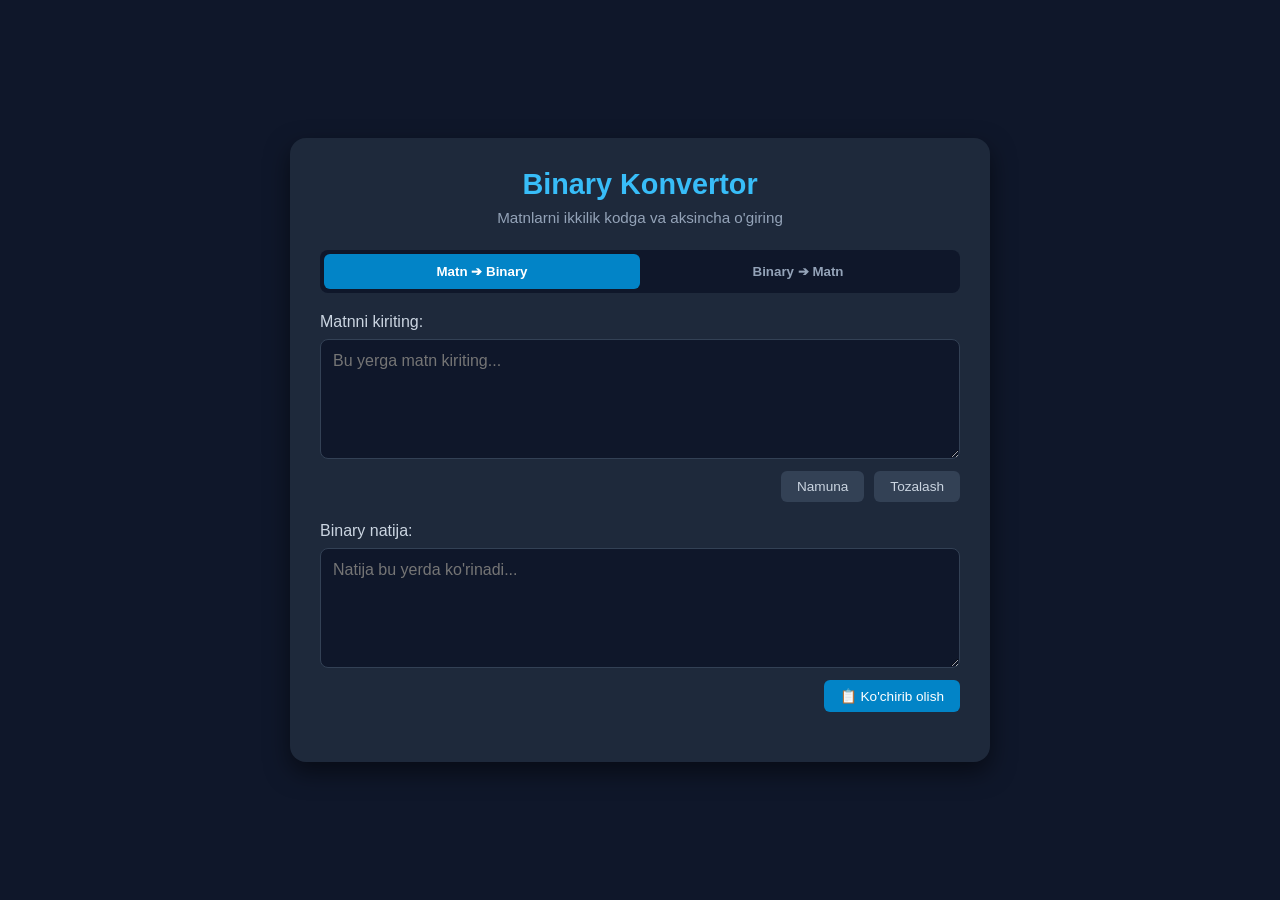
==== index.html @ faa68d8d "binary kodlash 1-sayt oddiy ko'rinishi" ====
<!doctype html>
<html lang="uz">
  <head>
    <meta charset="UTF-8" />
    <meta name="viewport" content="width=device-width, initial-scale=1.0" />
    <title>Binary Kodlash va Retranslyatsiya</title>
    <style>
      * {
        box-sizing: border-box;
        margin: 0;
        padding: 0;
        font-family: "Segoe UI", Tahoma, Geneva, Verdana, sans-serif;
      }

      body {
        background-color: #0f172a;
        color: #f8fafc;
        display: flex;
        justify-content: center;
        align-items: center;
        min-height: 100vh;
        padding: 20px;
      }

      .container {
        background-color: #1e293b;
        padding: 30px;
        border-radius: 16px;
        box-shadow: 0 10px 25px rgba(0, 0, 0, 0.5);
        width: 100%;
        max-width: 700px;
      }

      h1 {
        text-align: center;
        margin-bottom: 8px;
        color: #38bdf8;
        font-size: 1.8rem;
      }

      p.subtitle {
        text-align: center;
        color: #94a3b8;
        margin-bottom: 24px;
        font-size: 0.95rem;
      }

      .tabs {
        display: flex;
        margin-bottom: 20px;
        background-color: #0f172a;
        border-radius: 8px;
        padding: 4px;
      }

      .tab-btn {
        flex: 1;
        padding: 10px;
        border: none;
        background: none;
        color: #94a3b8;
        font-weight: 600;
        cursor: pointer;
        border-radius: 6px;
        transition: all 0.3s ease;
      }

      .tab-btn.active {
        background-color: #0284c7;
        color: #ffffff;
      }

      .input-group {
        margin-bottom: 20px;
      }

      label {
        display: block;
        margin-bottom: 8px;
        color: #cbd5e1;
        font-weight: 500;
      }

      textarea {
        width: 100%;
        height: 120px;
        background-color: #0f172a;
        border: 1px solid #334155;
        border-radius: 8px;
        padding: 12px;
        color: #f8fafc;
        font-size: 1rem;
        resize: vertical;
        outline: none;
        transition: border-color 0.3s;
      }

      textarea:focus {
        border-color: #38bdf8;
      }

      .actions {
        display: flex;
        gap: 10px;
        margin-top: 8px;
        justify-content: flex-end;
      }

      .btn {
        padding: 8px 16px;
        border: none;
        border-radius: 6px;
        cursor: pointer;
        font-weight: 500;
        transition: background 0.2s ease;
        display: flex;
        align-items: center;
        gap: 6px;
        font-size: 0.85rem;
      }

      .btn-primary {
        background-color: #0284c7;
        color: white;
      }

      .btn-primary:hover {
        background-color: #0369a1;
      }

      .btn-secondary {
        background-color: #334155;
        color: #cbd5e1;
      }

      .btn-secondary:hover {
        background-color: #475569;
      }

      .error-message {
        color: #ef4444;
        font-size: 0.85rem;
        margin-top: 6px;
        display: none;
      }

      .status-toast {
        position: fixed;
        bottom: 20px;
        right: 20px;
        background-color: #10b981;
        color: white;
        padding: 12px 20px;
        border-radius: 8px;
        font-size: 0.9rem;
        opacity: 0;
        transition: opacity 0.3s ease;
        pointer-events: none;
      }

      .status-toast.show {
        opacity: 1;
      }
    </style>
  </head>
  <body>
    <div class="container">
      <h1>Binary Konvertor</h1>
      <p class="subtitle">Matnlarni ikkilik kodga va aksincha o'giring</p>

      <!-- Tab menyular -->
      <div class="tabs">
        <button class="tab-btn active" onclick="switchMode('textToBinary')">
          Matn ➔ Binary
        </button>
        <button class="tab-btn" onclick="switchMode('binaryToText')">
          Binary ➔ Matn
        </button>
      </div>

      <!-- Kiritish sohasi -->
      <div class="input-group">
        <label id="inputLabel" for="inputText">Matnni kiriting:</label>
        <textarea
          id="inputText"
          placeholder="Bu yerga matn kiriting..."
          oninput="convert()"
        ></textarea>
        <div class="actions">
          <button class="btn btn-secondary" onclick="insertSample()">
            Namuna
          </button>
          <button class="btn btn-secondary" onclick="clearFields()">
            Tozalash
          </button>
        </div>
      </div>

      <!-- Natija sohasi -->
      <div class="input-group">
        <label id="outputLabel" for="outputText">Binary natija:</label>
        <textarea
          id="outputText"
          readonly
          placeholder="Natija bu yerda ko'rinadi..."
        ></textarea>
        <div id="errorMessage" class="error-message">
          Faqat 0, 1 va bo'shliqlardan foydalaning!
        </div>
        <div class="actions">
          <button class="btn btn-primary" onclick="copyOutput()">
            📋 Ko'chirib olish
          </button>
        </div>
      </div>
    </div>

    <div id="toast" class="status-toast">Nusxalandi!</div>

    <script>
      let currentMode = "textToBinary";

      function switchMode(mode) {
        currentMode = mode;
        const tabs = document.querySelectorAll(".tab-btn");
        tabs.forEach((tab) => tab.classList.remove("active"));

        const inputLabel = document.getElementById("inputLabel");
        const outputLabel = document.getElementById("outputLabel");
        const inputText = document.getElementById("inputText");
        const outputText = document.getElementById("outputText");

        if (mode === "textToBinary") {
          tabs[0].classList.add("active");
          inputLabel.innerText = "Matnni kiriting:";
          outputLabel.innerText = "Binary natija:";
          inputText.placeholder = "Bu yerga matn kiriting...";
        } else {
          tabs[1].classList.add("active");
          inputLabel.innerText = "Binary kodni kiriting:";
          outputLabel.innerText = "Matn natijasi:";
          inputText.placeholder =
            "Masalan: 01010011 01000001 01001100 01001111 01001101";
        }

        clearFields();
      }

      function convert() {
        const input = document.getElementById("inputText").value;
        const output = document.getElementById("outputText");
        const errorMsg = document.getElementById("errorMessage");

        errorMsg.style.display = "none";

        if (!input.trim()) {
          output.value = "";
          return;
        }

        if (currentMode === "textToBinary") {
          // Matnni Binary koda o'tkazish (UTF-8 qo'llab-quvvatlaydi)
          const binaryResult = Array.from(input)
            .map((char) => char.charCodeAt(0).toString(2).padStart(8, "0"))
            .join(" ");
          output.value = binaryResult;
        } else {
          // Binary kodni Matnga o'tkazish
          const cleanedInput = input.trim();
          const binaryArray = cleanedInput.split(/\s+/);
          let textResult = "";
          let isValid = true;

          for (let bin of binaryArray) {
            if (bin === "") continue;
            if (!/^[01]+$/.test(bin)) {
              isValid = false;
              break;
            }
            textResult += String.fromCharCode(parseInt(bin, 2));
          }

          if (isValid) {
            output.value = textResult;
          } else {
            errorMsg.style.display = "block";
            output.value = "";
          }
        }
      }

      function copyOutput() {
        const outputText = document.getElementById("outputText");
        if (!outputText.value) return;

        navigator.clipboard
          .writeText(outputText.value)
          .then(() => {
            showToast("Nusxalandi!");
          })
          .catch((err) => {
            console.error("Nusxalashda xatolik:", err);
          });
      }

      function clearFields() {
        document.getElementById("inputText").value = "";
        document.getElementById("outputText").value = "";
        document.getElementById("errorMessage").style.display = "none";
      }

      function insertSample() {
        const inputText = document.getElementById("inputText");
        if (currentMode === "textToBinary") {
          inputText.value = "Salom, Dunyo!";
        } else {
          inputText.value = "01010011 01000001 01001101 01001111 01001101";
        }
        convert();
      }

      function showToast(message) {
        const toast = document.getElementById("toast");
        toast.innerText = message;
        toast.classList.add("show");
        setTimeout(() => {
          toast.classList.remove("show");
        }, 2000);
      }
    </script>
  </body>
</html>
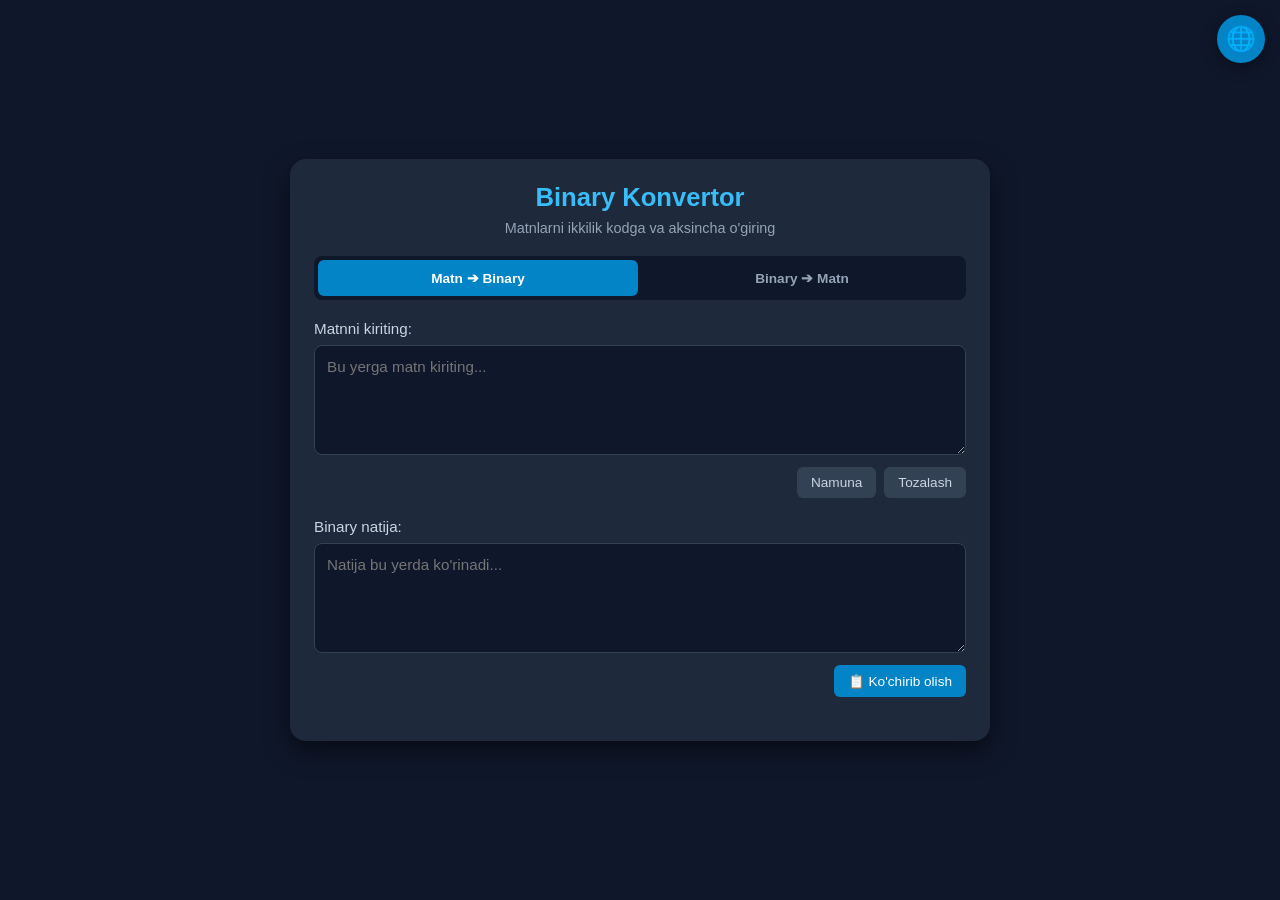
==== commit b440146a: "translate qo'shildi" ====
--- a/index.html
+++ b/index.html
@@ -12,6 +12,12 @@
         font-family: "Segoe UI", Tahoma, Geneva, Verdana, sans-serif;
       }
 
+      html,
+      body {
+        width: 100%;
+        overflow-x: hidden;
+      }
+
       body {
         background-color: #0f172a;
         color: #f8fafc;
@@ -19,12 +25,12 @@
         justify-content: center;
         align-items: center;
         min-height: 100vh;
-        padding: 20px;
+        padding: 15px;
       }
 
       .container {
         background-color: #1e293b;
-        padding: 30px;
+        padding: 24px;
         border-radius: 16px;
         box-shadow: 0 10px 25px rgba(0, 0, 0, 0.5);
         width: 100%;
@@ -35,14 +41,14 @@
         text-align: center;
         margin-bottom: 8px;
         color: #38bdf8;
-        font-size: 1.8rem;
+        font-size: 1.6rem;
       }
 
       p.subtitle {
         text-align: center;
         color: #94a3b8;
-        margin-bottom: 24px;
-        font-size: 0.95rem;
+        margin-bottom: 20px;
+        font-size: 0.9rem;
       }
 
       .tabs {
@@ -51,11 +57,12 @@
         background-color: #0f172a;
         border-radius: 8px;
         padding: 4px;
+        gap: 4px;
       }
 
       .tab-btn {
         flex: 1;
-        padding: 10px;
+        padding: 10px 6px;
         border: none;
         background: none;
         color: #94a3b8;
@@ -63,6 +70,7 @@
         cursor: pointer;
         border-radius: 6px;
         transition: all 0.3s ease;
+        font-size: 0.85rem;
       }
 
       .tab-btn.active {
@@ -79,17 +87,18 @@
         margin-bottom: 8px;
         color: #cbd5e1;
         font-weight: 500;
+        font-size: 0.95rem;
       }
 
       textarea {
         width: 100%;
-        height: 120px;
+        height: 110px;
         background-color: #0f172a;
         border: 1px solid #334155;
         border-radius: 8px;
         padding: 12px;
         color: #f8fafc;
-        font-size: 1rem;
+        font-size: 0.95rem;
         resize: vertical;
         outline: none;
         transition: border-color 0.3s;
@@ -101,13 +110,13 @@
 
       .actions {
         display: flex;
-        gap: 10px;
+        gap: 8px;
         margin-top: 8px;
         justify-content: flex-end;
       }
 
       .btn {
-        padding: 8px 16px;
+        padding: 8px 14px;
         border: none;
         border-radius: 6px;
         cursor: pointer;
@@ -156,19 +165,216 @@
         opacity: 0;
         transition: opacity 0.3s ease;
         pointer-events: none;
+        z-index: 10000;
       }
 
       .status-toast.show {
         opacity: 1;
+      }
+
+      /* Translator Floating Button */
+      .translate-btn {
+        position: fixed;
+        top: 15px;
+        right: 15px;
+        width: 48px;
+        height: 48px;
+        background: #0284c7;
+        border-radius: 50%;
+        display: flex;
+        align-items: center;
+        justify-content: center;
+        font-size: 24px;
+        cursor: pointer;
+        box-shadow: 0 4px 15px rgba(0, 0, 0, 0.4);
+        transition: 0.3s;
+        z-index: 999;
+      }
+
+      .translate-btn:hover {
+        transform: scale(1.08);
+        background: #0ea5e9;
+      }
+
+      /* Translator Modal Window */
+      .translator-modal {
+        position: fixed;
+        left: 0;
+        top: 0;
+        width: 100%;
+        height: 100%;
+        background: rgba(0, 0, 0, 0.7);
+        display: none;
+        justify-content: center;
+        align-items: center;
+        backdrop-filter: blur(6px);
+        z-index: 9999;
+        padding: 15px;
+      }
+
+      .translator-modal.active {
+        display: flex;
+      }
+
+      .translator-box {
+        width: 100%;
+        max-width: 500px;
+        background: #1e293b;
+        padding: 20px;
+        border-radius: 16px;
+        box-shadow: 0 10px 30px rgba(0, 0, 0, 0.5);
+        animation: popup 0.25s ease;
+      }
+
+      @keyframes popup {
+        from {
+          transform: scale(0.9);
+          opacity: 0;
+        }
+        to {
+          transform: scale(1);
+          opacity: 1;
+        }
+      }
+
+      .translator-header {
+        display: flex;
+        justify-content: space-between;
+        align-items: center;
+        margin-bottom: 15px;
+      }
+
+      .translator-header h2 {
+        color: #38bdf8;
+        font-size: 1.3rem;
+      }
+
+      .translator-header button {
+        background: none;
+        border: none;
+        font-size: 24px;
+        color: #94a3b8;
+        cursor: pointer;
+        line-height: 1;
+      }
+
+      .translator-select {
+        display: flex;
+        gap: 8px;
+        margin-bottom: 12px;
+        align-items: center;
+      }
+
+      .translator-select select {
+        flex: 1;
+        padding: 8px 10px;
+        background: #0f172a;
+        color: white;
+        border: 1px solid #334155;
+        border-radius: 8px;
+        outline: none;
+        font-size: 0.88rem;
+        min-width: 0;
+      }
+
+      .swap-btn {
+        width: 38px;
+        height: 38px;
+        background: #0284c7;
+        color: white;
+        border: none;
+        border-radius: 8px;
+        cursor: pointer;
+        font-size: 16px;
+        flex-shrink: 0;
+      }
+
+      .translate-now {
+        width: 100%;
+        margin: 12px 0;
+        padding: 10px;
+        background: #0284c7;
+        color: white;
+        border: none;
+        border-radius: 8px;
+        cursor: pointer;
+        font-size: 0.95rem;
+        font-weight: 600;
+      }
+
+      .translate-now:hover {
+        background-color: #0369a1;
+      }
+
+      .translator-actions {
+        display: flex;
+        gap: 10px;
+        margin-top: 12px;
+      }
+
+      .translator-actions button {
+        flex: 1;
+        padding: 10px;
+        background: #334155;
+        color: white;
+        border: none;
+        border-radius: 8px;
+        cursor: pointer;
+        font-size: 0.88rem;
+      }
+
+      .translator-actions button:hover {
+        background: #475569;
+      }
+
+      /* Mobile Optimizations (Media Queries) */
+      @media (max-width: 600px) {
+        body {
+          padding: 10px;
+          padding-top: 65px; /* Top translate icon overlap check */
+        }
+
+        .container {
+          padding: 16px;
+        }
+
+        h1 {
+          font-size: 1.4rem;
+        }
+
+        .tabs {
+          flex-direction: row;
+        }
+
+        .tab-btn {
+          font-size: 0.8rem;
+          padding: 8px 4px;
+        }
+
+        .actions {
+          justify-content: space-between;
+        }
+
+        .btn {
+          flex: 1;
+          justify-content: center;
+        }
+
+        .translator-box {
+          padding: 16px;
+        }
       }
     </style>
   </head>
   <body>
+    <!-- Tarjimon Tugmasi -->
+    <div class="translate-btn" onclick="openTranslator()">🌐</div>
+
+    <!-- Main Container -->
     <div class="container">
       <h1>Binary Konvertor</h1>
       <p class="subtitle">Matnlarni ikkilik kodga va aksincha o'giring</p>
 
-      <!-- Tab menyular -->
       <div class="tabs">
         <button class="tab-btn active" onclick="switchMode('textToBinary')">
           Matn ➔ Binary
@@ -178,7 +384,6 @@
         </button>
       </div>
 
-      <!-- Kiritish sohasi -->
       <div class="input-group">
         <label id="inputLabel" for="inputText">Matnni kiriting:</label>
         <textarea
@@ -196,7 +401,6 @@
         </div>
       </div>
 
-      <!-- Natija sohasi -->
       <div class="input-group">
         <label id="outputLabel" for="outputText">Binary natija:</label>
         <textarea
@@ -215,6 +419,49 @@
       </div>
     </div>
 
+    <!-- Tarjimon Modal (Popup) -->
+    <div class="translator-modal" id="translatorModal">
+      <div class="translator-box">
+        <div class="translator-header">
+          <h2>🌐 Tarjimon</h2>
+          <button onclick="closeTranslator()">&times;</button>
+        </div>
+
+        <div class="translator-select">
+          <select id="sourceLang">
+            <option value="uz">O'zbek tili</option>
+            <option value="tr">Turk tili</option>
+            <option value="ru">Rus tili</option>
+            <option value="en">Ingliz tili</option>
+          </select>
+          <button class="swap-btn" onclick="swapLanguages()">⇄</button>
+          <select id="targetLang">
+            <option value="tr">Turk tili</option>
+            <option value="uz">O'zbek tili</option>
+            <option value="ru">Rus tili</option>
+            <option value="en" selected>Ingliz tili</option>
+          </select>
+        </div>
+
+        <textarea id="trInput" placeholder="Matnni kiriting..."></textarea>
+
+        <button class="translate-now" onclick="translateText()">
+          Tarjima qilish
+        </button>
+
+        <textarea
+          id="trOutput"
+          readonly
+          placeholder="Tarjima bu yerda ko'rinadi..."
+        ></textarea>
+
+        <div class="translator-actions">
+          <button onclick="copyTranslate()">📋 Nusxalash</button>
+          <button onclick="closeTranslator()">Yopish</button>
+        </div>
+      </div>
+    </div>
+
     <div id="toast" class="status-toast">Nusxalandi!</div>
 
     <script>
@@ -228,7 +475,6 @@
         const inputLabel = document.getElementById("inputLabel");
         const outputLabel = document.getElementById("outputLabel");
         const inputText = document.getElementById("inputText");
-        const outputText = document.getElementById("outputText");
 
         if (mode === "textToBinary") {
           tabs[0].classList.add("active");
@@ -240,9 +486,8 @@
           inputLabel.innerText = "Binary kodni kiriting:";
           outputLabel.innerText = "Matn natijasi:";
           inputText.placeholder =
-            "Masalan: 01010011 01000001 01001100 01001111 01001101";
-        }
-
+            "Masalan: 01010011 01000001 01001101 01001111 01001101";
+        }
         clearFields();
       }
 
@@ -259,13 +504,11 @@
         }
 
         if (currentMode === "textToBinary") {
-          // Matnni Binary koda o'tkazish (UTF-8 qo'llab-quvvatlaydi)
           const binaryResult = Array.from(input)
             .map((char) => char.charCodeAt(0).toString(2).padStart(8, "0"))
             .join(" ");
           output.value = binaryResult;
         } else {
-          // Binary kodni Matnga o'tkazish
           const cleanedInput = input.trim();
           const binaryArray = cleanedInput.split(/\s+/);
           let textResult = "";
@@ -293,14 +536,9 @@
         const outputText = document.getElementById("outputText");
         if (!outputText.value) return;
 
-        navigator.clipboard
-          .writeText(outputText.value)
-          .then(() => {
-            showToast("Nusxalandi!");
-          })
-          .catch((err) => {
-            console.error("Nusxalashda xatolik:", err);
-          });
+        navigator.clipboard.writeText(outputText.value).then(() => {
+          showToast("Nusxalandi!");
+        });
       }
 
       function clearFields() {
@@ -327,6 +565,112 @@
           toast.classList.remove("show");
         }, 2000);
       }
+
+      // Tarjimon Modal Mantig'i
+      function openTranslator() {
+        document.getElementById("translatorModal").classList.add("active");
+      }
+
+      function closeTranslator() {
+        document.getElementById("translatorModal").classList.remove("active");
+      }
+
+      function swapLanguages() {
+        const source = document.getElementById("sourceLang");
+        const target = document.getElementById("targetLang");
+        const temp = source.value;
+        source.value = target.value;
+        target.value = temp;
+      }
+
+      const dictionary = {
+        "uz-tr": {
+          salom: "Merhaba",
+          qalaysiz: "Nasılsınız",
+          yaxshiman: "İyiyim",
+          rahmat: "Teşekkür ederim",
+        },
+        "tr-uz": {
+          merhaba: "Salom",
+          nasılsınız: "Qalaysiz",
+          iyiyim: "Yaxshiman",
+          "teşekkür ederim": "Rahmat",
+        },
+        "uz-en": {
+          salom: "Hello",
+          qalaysiz: "How are you",
+          yaxshiman: "I am fine",
+          rahmat: "Thank you",
+        },
+        "en-uz": {
+          hello: "Salom",
+          "how are you": "Qalaysiz",
+          "i am fine": "Yaxshiman",
+          "thank you": "Rahmat",
+        },
+        "uz-ru": {
+          salom: "Привет",
+          qalaysiz: "Как дела",
+          yaxshiman: "Я в порядке",
+          rahmat: "Спасибо",
+        },
+        "ru-uz": {
+          привет: "Salom",
+          "как дела": "Qalaysiz",
+          "я в порядке": "Yaxshiman",
+          спасибо: "Rahmat",
+        },
+      };
+
+      async function translateText() {
+        const input = document.getElementById("trInput").value.trim();
+        const output = document.getElementById("trOutput");
+        const source = document.getElementById("sourceLang").value;
+        const target = document.getElementById("targetLang").value;
+
+        if (!input) {
+          output.value = "";
+          return;
+        }
+
+        if (source === target) {
+          output.value = input;
+          return;
+        }
+
+        output.value = "Tarjima qilinmoqda...";
+
+        const dictKey = `${source}-${target}`;
+        const lowerInput = input.toLowerCase();
+
+        if (dictionary[dictKey] && dictionary[dictKey][lowerInput]) {
+          output.value = dictionary[dictKey][lowerInput];
+          return;
+        }
+
+        try {
+          const res = await fetch(
+            `https://api.mymemory.translated.net/get?q=${encodeURIComponent(input)}&langpair=${source}|${target}`,
+          );
+          const data = await res.json();
+          if (data && data.responseData) {
+            output.value = data.responseData.translatedText;
+          } else {
+            output.value = "Tarjima topilmadi.";
+          }
+        } catch (error) {
+          output.value = "Xatolik yuz berdi. Internetni tekshiring.";
+        }
+      }
+
+      function copyTranslate() {
+        const trOutput = document.getElementById("trOutput");
+        if (!trOutput.value) return;
+
+        navigator.clipboard.writeText(trOutput.value).then(() => {
+          showToast("Tarjima nusxalandi!");
+        });
+      }
     </script>
   </body>
 </html>
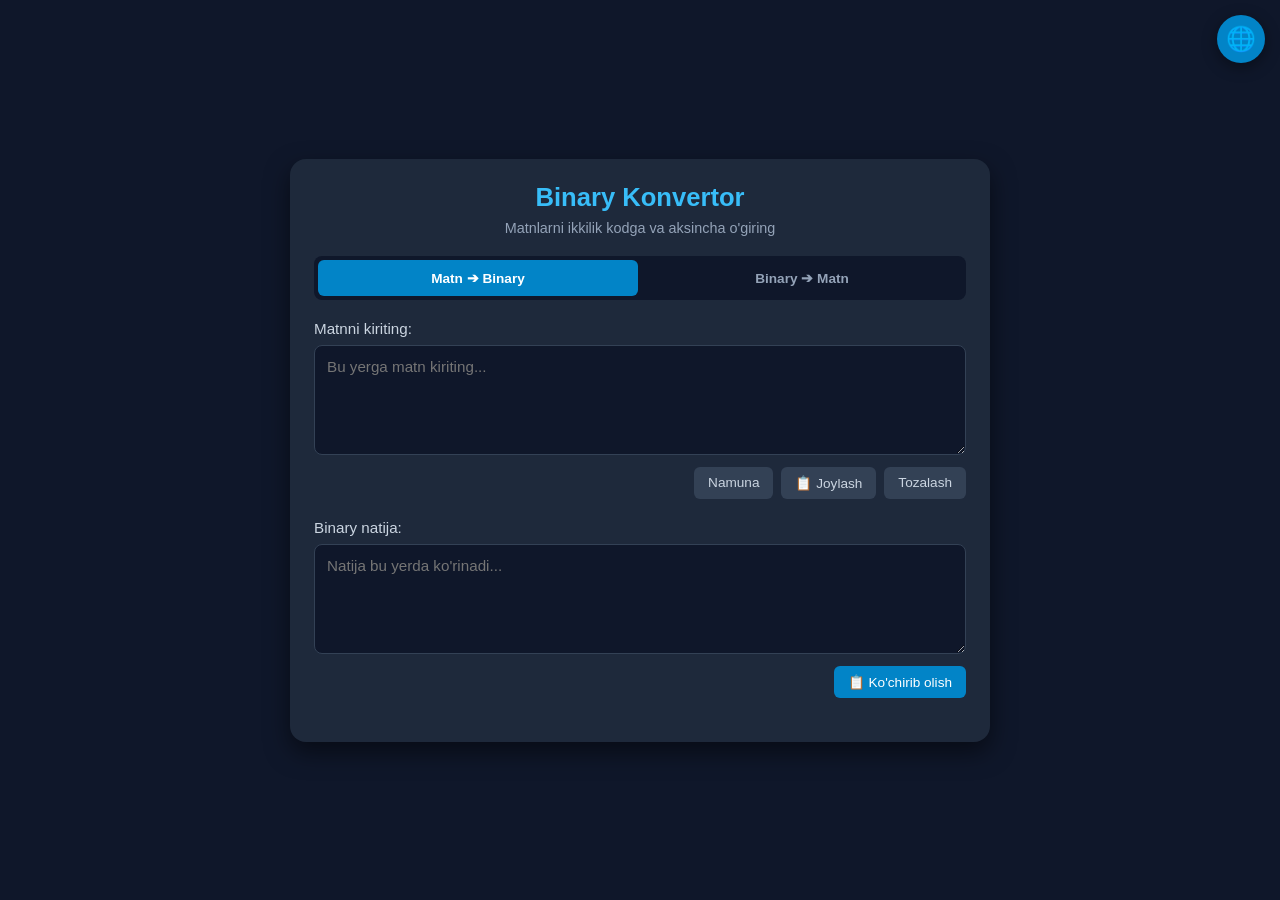
==== commit 43266bc6: "joylash tugmasi va matritsa effekt qo'shildi" ====
--- a/index.html
+++ b/index.html
@@ -4,367 +4,7 @@
     <meta charset="UTF-8" />
     <meta name="viewport" content="width=device-width, initial-scale=1.0" />
     <title>Binary Kodlash va Retranslyatsiya</title>
-    <style>
-      * {
-        box-sizing: border-box;
-        margin: 0;
-        padding: 0;
-        font-family: "Segoe UI", Tahoma, Geneva, Verdana, sans-serif;
-      }
-
-      html,
-      body {
-        width: 100%;
-        overflow-x: hidden;
-      }
-
-      body {
-        background-color: #0f172a;
-        color: #f8fafc;
-        display: flex;
-        justify-content: center;
-        align-items: center;
-        min-height: 100vh;
-        padding: 15px;
-      }
-
-      .container {
-        background-color: #1e293b;
-        padding: 24px;
-        border-radius: 16px;
-        box-shadow: 0 10px 25px rgba(0, 0, 0, 0.5);
-        width: 100%;
-        max-width: 700px;
-      }
-
-      h1 {
-        text-align: center;
-        margin-bottom: 8px;
-        color: #38bdf8;
-        font-size: 1.6rem;
-      }
-
-      p.subtitle {
-        text-align: center;
-        color: #94a3b8;
-        margin-bottom: 20px;
-        font-size: 0.9rem;
-      }
-
-      .tabs {
-        display: flex;
-        margin-bottom: 20px;
-        background-color: #0f172a;
-        border-radius: 8px;
-        padding: 4px;
-        gap: 4px;
-      }
-
-      .tab-btn {
-        flex: 1;
-        padding: 10px 6px;
-        border: none;
-        background: none;
-        color: #94a3b8;
-        font-weight: 600;
-        cursor: pointer;
-        border-radius: 6px;
-        transition: all 0.3s ease;
-        font-size: 0.85rem;
-      }
-
-      .tab-btn.active {
-        background-color: #0284c7;
-        color: #ffffff;
-      }
-
-      .input-group {
-        margin-bottom: 20px;
-      }
-
-      label {
-        display: block;
-        margin-bottom: 8px;
-        color: #cbd5e1;
-        font-weight: 500;
-        font-size: 0.95rem;
-      }
-
-      textarea {
-        width: 100%;
-        height: 110px;
-        background-color: #0f172a;
-        border: 1px solid #334155;
-        border-radius: 8px;
-        padding: 12px;
-        color: #f8fafc;
-        font-size: 0.95rem;
-        resize: vertical;
-        outline: none;
-        transition: border-color 0.3s;
-      }
-
-      textarea:focus {
-        border-color: #38bdf8;
-      }
-
-      .actions {
-        display: flex;
-        gap: 8px;
-        margin-top: 8px;
-        justify-content: flex-end;
-      }
-
-      .btn {
-        padding: 8px 14px;
-        border: none;
-        border-radius: 6px;
-        cursor: pointer;
-        font-weight: 500;
-        transition: background 0.2s ease;
-        display: flex;
-        align-items: center;
-        gap: 6px;
-        font-size: 0.85rem;
-      }
-
-      .btn-primary {
-        background-color: #0284c7;
-        color: white;
-      }
-
-      .btn-primary:hover {
-        background-color: #0369a1;
-      }
-
-      .btn-secondary {
-        background-color: #334155;
-        color: #cbd5e1;
-      }
-
-      .btn-secondary:hover {
-        background-color: #475569;
-      }
-
-      .error-message {
-        color: #ef4444;
-        font-size: 0.85rem;
-        margin-top: 6px;
-        display: none;
-      }
-
-      .status-toast {
-        position: fixed;
-        bottom: 20px;
-        right: 20px;
-        background-color: #10b981;
-        color: white;
-        padding: 12px 20px;
-        border-radius: 8px;
-        font-size: 0.9rem;
-        opacity: 0;
-        transition: opacity 0.3s ease;
-        pointer-events: none;
-        z-index: 10000;
-      }
-
-      .status-toast.show {
-        opacity: 1;
-      }
-
-      /* Translator Floating Button */
-      .translate-btn {
-        position: fixed;
-        top: 15px;
-        right: 15px;
-        width: 48px;
-        height: 48px;
-        background: #0284c7;
-        border-radius: 50%;
-        display: flex;
-        align-items: center;
-        justify-content: center;
-        font-size: 24px;
-        cursor: pointer;
-        box-shadow: 0 4px 15px rgba(0, 0, 0, 0.4);
-        transition: 0.3s;
-        z-index: 999;
-      }
-
-      .translate-btn:hover {
-        transform: scale(1.08);
-        background: #0ea5e9;
-      }
-
-      /* Translator Modal Window */
-      .translator-modal {
-        position: fixed;
-        left: 0;
-        top: 0;
-        width: 100%;
-        height: 100%;
-        background: rgba(0, 0, 0, 0.7);
-        display: none;
-        justify-content: center;
-        align-items: center;
-        backdrop-filter: blur(6px);
-        z-index: 9999;
-        padding: 15px;
-      }
-
-      .translator-modal.active {
-        display: flex;
-      }
-
-      .translator-box {
-        width: 100%;
-        max-width: 500px;
-        background: #1e293b;
-        padding: 20px;
-        border-radius: 16px;
-        box-shadow: 0 10px 30px rgba(0, 0, 0, 0.5);
-        animation: popup 0.25s ease;
-      }
-
-      @keyframes popup {
-        from {
-          transform: scale(0.9);
-          opacity: 0;
-        }
-        to {
-          transform: scale(1);
-          opacity: 1;
-        }
-      }
-
-      .translator-header {
-        display: flex;
-        justify-content: space-between;
-        align-items: center;
-        margin-bottom: 15px;
-      }
-
-      .translator-header h2 {
-        color: #38bdf8;
-        font-size: 1.3rem;
-      }
-
-      .translator-header button {
-        background: none;
-        border: none;
-        font-size: 24px;
-        color: #94a3b8;
-        cursor: pointer;
-        line-height: 1;
-      }
-
-      .translator-select {
-        display: flex;
-        gap: 8px;
-        margin-bottom: 12px;
-        align-items: center;
-      }
-
-      .translator-select select {
-        flex: 1;
-        padding: 8px 10px;
-        background: #0f172a;
-        color: white;
-        border: 1px solid #334155;
-        border-radius: 8px;
-        outline: none;
-        font-size: 0.88rem;
-        min-width: 0;
-      }
-
-      .swap-btn {
-        width: 38px;
-        height: 38px;
-        background: #0284c7;
-        color: white;
-        border: none;
-        border-radius: 8px;
-        cursor: pointer;
-        font-size: 16px;
-        flex-shrink: 0;
-      }
-
-      .translate-now {
-        width: 100%;
-        margin: 12px 0;
-        padding: 10px;
-        background: #0284c7;
-        color: white;
-        border: none;
-        border-radius: 8px;
-        cursor: pointer;
-        font-size: 0.95rem;
-        font-weight: 600;
-      }
-
-      .translate-now:hover {
-        background-color: #0369a1;
-      }
-
-      .translator-actions {
-        display: flex;
-        gap: 10px;
-        margin-top: 12px;
-      }
-
-      .translator-actions button {
-        flex: 1;
-        padding: 10px;
-        background: #334155;
-        color: white;
-        border: none;
-        border-radius: 8px;
-        cursor: pointer;
-        font-size: 0.88rem;
-      }
-
-      .translator-actions button:hover {
-        background: #475569;
-      }
-
-      /* Mobile Optimizations (Media Queries) */
-      @media (max-width: 600px) {
-        body {
-          padding: 10px;
-          padding-top: 65px; /* Top translate icon overlap check */
-        }
-
-        .container {
-          padding: 16px;
-        }
-
-        h1 {
-          font-size: 1.4rem;
-        }
-
-        .tabs {
-          flex-direction: row;
-        }
-
-        .tab-btn {
-          font-size: 0.8rem;
-          padding: 8px 4px;
-        }
-
-        .actions {
-          justify-content: space-between;
-        }
-
-        .btn {
-          flex: 1;
-          justify-content: center;
-        }
-
-        .translator-box {
-          padding: 16px;
-        }
-      }
-    </style>
+    <link rel="stylesheet" href="style.css" />
   </head>
   <body>
     <!-- Tarjimon Tugmasi -->
@@ -394,6 +34,9 @@
         <div class="actions">
           <button class="btn btn-secondary" onclick="insertSample()">
             Namuna
+          </button>
+          <button class="btn btn-secondary" onclick="autoPaste()">
+            📋 Joylash
           </button>
           <button class="btn btn-secondary" onclick="clearFields()">
             Tozalash
@@ -464,213 +107,6 @@
 
     <div id="toast" class="status-toast">Nusxalandi!</div>
 
-    <script>
-      let currentMode = "textToBinary";
-
-      function switchMode(mode) {
-        currentMode = mode;
-        const tabs = document.querySelectorAll(".tab-btn");
-        tabs.forEach((tab) => tab.classList.remove("active"));
-
-        const inputLabel = document.getElementById("inputLabel");
-        const outputLabel = document.getElementById("outputLabel");
-        const inputText = document.getElementById("inputText");
-
-        if (mode === "textToBinary") {
-          tabs[0].classList.add("active");
-          inputLabel.innerText = "Matnni kiriting:";
-          outputLabel.innerText = "Binary natija:";
-          inputText.placeholder = "Bu yerga matn kiriting...";
-        } else {
-          tabs[1].classList.add("active");
-          inputLabel.innerText = "Binary kodni kiriting:";
-          outputLabel.innerText = "Matn natijasi:";
-          inputText.placeholder =
-            "Masalan: 01010011 01000001 01001101 01001111 01001101";
-        }
-        clearFields();
-      }
-
-      function convert() {
-        const input = document.getElementById("inputText").value;
-        const output = document.getElementById("outputText");
-        const errorMsg = document.getElementById("errorMessage");
-
-        errorMsg.style.display = "none";
-
-        if (!input.trim()) {
-          output.value = "";
-          return;
-        }
-
-        if (currentMode === "textToBinary") {
-          const binaryResult = Array.from(input)
-            .map((char) => char.charCodeAt(0).toString(2).padStart(8, "0"))
-            .join(" ");
-          output.value = binaryResult;
-        } else {
-          const cleanedInput = input.trim();
-          const binaryArray = cleanedInput.split(/\s+/);
-          let textResult = "";
-          let isValid = true;
-
-          for (let bin of binaryArray) {
-            if (bin === "") continue;
-            if (!/^[01]+$/.test(bin)) {
-              isValid = false;
-              break;
-            }
-            textResult += String.fromCharCode(parseInt(bin, 2));
-          }
-
-          if (isValid) {
-            output.value = textResult;
-          } else {
-            errorMsg.style.display = "block";
-            output.value = "";
-          }
-        }
-      }
-
-      function copyOutput() {
-        const outputText = document.getElementById("outputText");
-        if (!outputText.value) return;
-
-        navigator.clipboard.writeText(outputText.value).then(() => {
-          showToast("Nusxalandi!");
-        });
-      }
-
-      function clearFields() {
-        document.getElementById("inputText").value = "";
-        document.getElementById("outputText").value = "";
-        document.getElementById("errorMessage").style.display = "none";
-      }
-
-      function insertSample() {
-        const inputText = document.getElementById("inputText");
-        if (currentMode === "textToBinary") {
-          inputText.value = "Salom, Dunyo!";
-        } else {
-          inputText.value = "01010011 01000001 01001101 01001111 01001101";
-        }
-        convert();
-      }
-
-      function showToast(message) {
-        const toast = document.getElementById("toast");
-        toast.innerText = message;
-        toast.classList.add("show");
-        setTimeout(() => {
-          toast.classList.remove("show");
-        }, 2000);
-      }
-
-      // Tarjimon Modal Mantig'i
-      function openTranslator() {
-        document.getElementById("translatorModal").classList.add("active");
-      }
-
-      function closeTranslator() {
-        document.getElementById("translatorModal").classList.remove("active");
-      }
-
-      function swapLanguages() {
-        const source = document.getElementById("sourceLang");
-        const target = document.getElementById("targetLang");
-        const temp = source.value;
-        source.value = target.value;
-        target.value = temp;
-      }
-
-      const dictionary = {
-        "uz-tr": {
-          salom: "Merhaba",
-          qalaysiz: "Nasılsınız",
-          yaxshiman: "İyiyim",
-          rahmat: "Teşekkür ederim",
-        },
-        "tr-uz": {
-          merhaba: "Salom",
-          nasılsınız: "Qalaysiz",
-          iyiyim: "Yaxshiman",
-          "teşekkür ederim": "Rahmat",
-        },
-        "uz-en": {
-          salom: "Hello",
-          qalaysiz: "How are you",
-          yaxshiman: "I am fine",
-          rahmat: "Thank you",
-        },
-        "en-uz": {
-          hello: "Salom",
-          "how are you": "Qalaysiz",
-          "i am fine": "Yaxshiman",
-          "thank you": "Rahmat",
-        },
-        "uz-ru": {
-          salom: "Привет",
-          qalaysiz: "Как дела",
-          yaxshiman: "Я в порядке",
-          rahmat: "Спасибо",
-        },
-        "ru-uz": {
-          привет: "Salom",
-          "как дела": "Qalaysiz",
-          "я в порядке": "Yaxshiman",
-          спасибо: "Rahmat",
-        },
-      };
-
-      async function translateText() {
-        const input = document.getElementById("trInput").value.trim();
-        const output = document.getElementById("trOutput");
-        const source = document.getElementById("sourceLang").value;
-        const target = document.getElementById("targetLang").value;
-
-        if (!input) {
-          output.value = "";
-          return;
-        }
-
-        if (source === target) {
-          output.value = input;
-          return;
-        }
-
-        output.value = "Tarjima qilinmoqda...";
-
-        const dictKey = `${source}-${target}`;
-        const lowerInput = input.toLowerCase();
-
-        if (dictionary[dictKey] && dictionary[dictKey][lowerInput]) {
-          output.value = dictionary[dictKey][lowerInput];
-          return;
-        }
-
-        try {
-          const res = await fetch(
-            `https://api.mymemory.translated.net/get?q=${encodeURIComponent(input)}&langpair=${source}|${target}`,
-          );
-          const data = await res.json();
-          if (data && data.responseData) {
-            output.value = data.responseData.translatedText;
-          } else {
-            output.value = "Tarjima topilmadi.";
-          }
-        } catch (error) {
-          output.value = "Xatolik yuz berdi. Internetni tekshiring.";
-        }
-      }
-
-      function copyTranslate() {
-        const trOutput = document.getElementById("trOutput");
-        if (!trOutput.value) return;
-
-        navigator.clipboard.writeText(trOutput.value).then(() => {
-          showToast("Tarjima nusxalandi!");
-        });
-      }
-    </script>
+    <script src="script.js"></script>
   </body>
 </html>
--- a/style.css
+++ b/style.css
@@ -0,0 +1,359 @@
+* {
+  box-sizing: border-box;
+  margin: 0;
+  padding: 0;
+  font-family: "Segoe UI", Tahoma, Geneva, Verdana, sans-serif;
+}
+
+html,
+body {
+  width: 100%;
+  overflow-x: hidden;
+}
+
+body {
+  background-color: #0f172a;
+  color: #f8fafc;
+  display: flex;
+  justify-content: center;
+  align-items: center;
+  min-height: 100vh;
+  padding: 15px;
+}
+
+.container {
+  background-color: #1e293b;
+  padding: 24px;
+  border-radius: 16px;
+  box-shadow: 0 10px 25px rgba(0, 0, 0, 0.5);
+  width: 100%;
+  max-width: 700px;
+}
+
+h1 {
+  text-align: center;
+  margin-bottom: 8px;
+  color: #38bdf8;
+  font-size: 1.6rem;
+}
+
+p.subtitle {
+  text-align: center;
+  color: #94a3b8;
+  margin-bottom: 20px;
+  font-size: 0.9rem;
+}
+
+.tabs {
+  display: flex;
+  margin-bottom: 20px;
+  background-color: #0f172a;
+  border-radius: 8px;
+  padding: 4px;
+  gap: 4px;
+}
+
+.tab-btn {
+  flex: 1;
+  padding: 10px 6px;
+  border: none;
+  background: none;
+  color: #94a3b8;
+  font-weight: 600;
+  cursor: pointer;
+  border-radius: 6px;
+  transition: all 0.3s ease;
+  font-size: 0.85rem;
+}
+
+.tab-btn.active {
+  background-color: #0284c7;
+  color: #ffffff;
+}
+
+.input-group {
+  margin-bottom: 20px;
+}
+
+label {
+  display: block;
+  margin-bottom: 8px;
+  color: #cbd5e1;
+  font-weight: 500;
+  font-size: 0.95rem;
+}
+
+textarea {
+  width: 100%;
+  height: 110px;
+  background-color: #0f172a;
+  border: 1px solid #334155;
+  border-radius: 8px;
+  padding: 12px;
+  color: #f8fafc;
+  font-size: 0.95rem;
+  resize: vertical;
+  outline: none;
+  transition: border-color 0.3s;
+}
+
+textarea:focus {
+  border-color: #38bdf8;
+}
+
+.actions {
+  display: flex;
+  gap: 8px;
+  margin-top: 8px;
+  justify-content: flex-end;
+}
+
+.btn {
+  padding: 8px 14px;
+  border: none;
+  border-radius: 6px;
+  cursor: pointer;
+  font-weight: 500;
+  transition: background 0.2s ease;
+  display: flex;
+  align-items: center;
+  gap: 6px;
+  font-size: 0.85rem;
+}
+
+.btn-primary {
+  background-color: #0284c7;
+  color: white;
+}
+
+.btn-primary:hover {
+  background-color: #0369a1;
+}
+
+.btn-secondary {
+  background-color: #334155;
+  color: #cbd5e1;
+}
+
+.btn-secondary:hover {
+  background-color: #475569;
+}
+
+.error-message {
+  color: #ef4444;
+  font-size: 0.85rem;
+  margin-top: 6px;
+  display: none;
+}
+
+.status-toast {
+  position: fixed;
+  bottom: 20px;
+  right: 20px;
+  background-color: #10b981;
+  color: white;
+  padding: 12px 20px;
+  border-radius: 8px;
+  font-size: 0.9rem;
+  opacity: 0;
+  transition: opacity 0.3s ease;
+  pointer-events: none;
+  z-index: 10000;
+}
+
+.status-toast.show {
+  opacity: 1;
+}
+
+/* Translator Floating Button */
+.translate-btn {
+  position: fixed;
+  top: 15px;
+  right: 15px;
+  width: 48px;
+  height: 48px;
+  background: #0284c7;
+  border-radius: 50%;
+  display: flex;
+  align-items: center;
+  justify-content: center;
+  font-size: 24px;
+  cursor: pointer;
+  box-shadow: 0 4px 15px rgba(0, 0, 0, 0.4);
+  transition: 0.3s;
+  z-index: 999;
+}
+
+.translate-btn:hover {
+  transform: scale(1.08);
+  background: #0ea5e9;
+}
+
+/* Translator Modal Window */
+.translator-modal {
+  position: fixed;
+  left: 0;
+  top: 0;
+  width: 100%;
+  height: 100%;
+  background: rgba(0, 0, 0, 0.7);
+  display: none;
+  justify-content: center;
+  align-items: center;
+  backdrop-filter: blur(6px);
+  z-index: 9999;
+  padding: 15px;
+}
+
+.translator-modal.active {
+  display: flex;
+}
+
+.translator-box {
+  width: 100%;
+  max-width: 500px;
+  background: #1e293b;
+  padding: 20px;
+  border-radius: 16px;
+  box-shadow: 0 10px 30px rgba(0, 0, 0, 0.5);
+  animation: popup 0.25s ease;
+}
+
+@keyframes popup {
+  from {
+    transform: scale(0.9);
+    opacity: 0;
+  }
+  to {
+    transform: scale(1);
+    opacity: 1;
+  }
+}
+
+.translator-header {
+  display: flex;
+  justify-content: space-between;
+  align-items: center;
+  margin-bottom: 15px;
+}
+
+.translator-header h2 {
+  color: #38bdf8;
+  font-size: 1.3rem;
+}
+
+.translator-header button {
+  background: none;
+  border: none;
+  font-size: 24px;
+  color: #94a3b8;
+  cursor: pointer;
+  line-height: 1;
+}
+
+.translator-select {
+  display: flex;
+  gap: 8px;
+  margin-bottom: 12px;
+  align-items: center;
+}
+
+.translator-select select {
+  flex: 1;
+  padding: 8px 10px;
+  background: #0f172a;
+  color: white;
+  border: 1px solid #334155;
+  border-radius: 8px;
+  outline: none;
+  font-size: 0.88rem;
+  min-width: 0;
+}
+
+.swap-btn {
+  width: 38px;
+  height: 38px;
+  background: #0284c7;
+  color: white;
+  border: none;
+  border-radius: 8px;
+  cursor: pointer;
+  font-size: 16px;
+  flex-shrink: 0;
+}
+
+.translate-now {
+  width: 100%;
+  margin: 12px 0;
+  padding: 10px;
+  background: #0284c7;
+  color: white;
+  border: none;
+  border-radius: 8px;
+  cursor: pointer;
+  font-size: 0.95rem;
+  font-weight: 600;
+}
+
+.translate-now:hover {
+  background-color: #0369a1;
+}
+
+.translator-actions {
+  display: flex;
+  gap: 10px;
+  margin-top: 12px;
+}
+
+.translator-actions button {
+  flex: 1;
+  padding: 10px;
+  background: #334155;
+  color: white;
+  border: none;
+  border-radius: 8px;
+  cursor: pointer;
+  font-size: 0.88rem;
+}
+
+.translator-actions button:hover {
+  background: #475569;
+}
+
+/* Mobile Optimizations */
+@media (max-width: 600px) {
+  body {
+    padding: 10px;
+    padding-top: 65px;
+  }
+
+  .container {
+    padding: 16px;
+  }
+
+  h1 {
+    font-size: 1.4rem;
+  }
+
+  .tabs {
+    flex-direction: row;
+  }
+
+  .tab-btn {
+    font-size: 0.8rem;
+    padding: 8px 4px;
+  }
+
+  .actions {
+    justify-content: space-between;
+  }
+
+  .btn {
+    flex: 1;
+    justify-content: center;
+  }
+
+  .translator-box {
+    padding: 16px;
+  }
+}
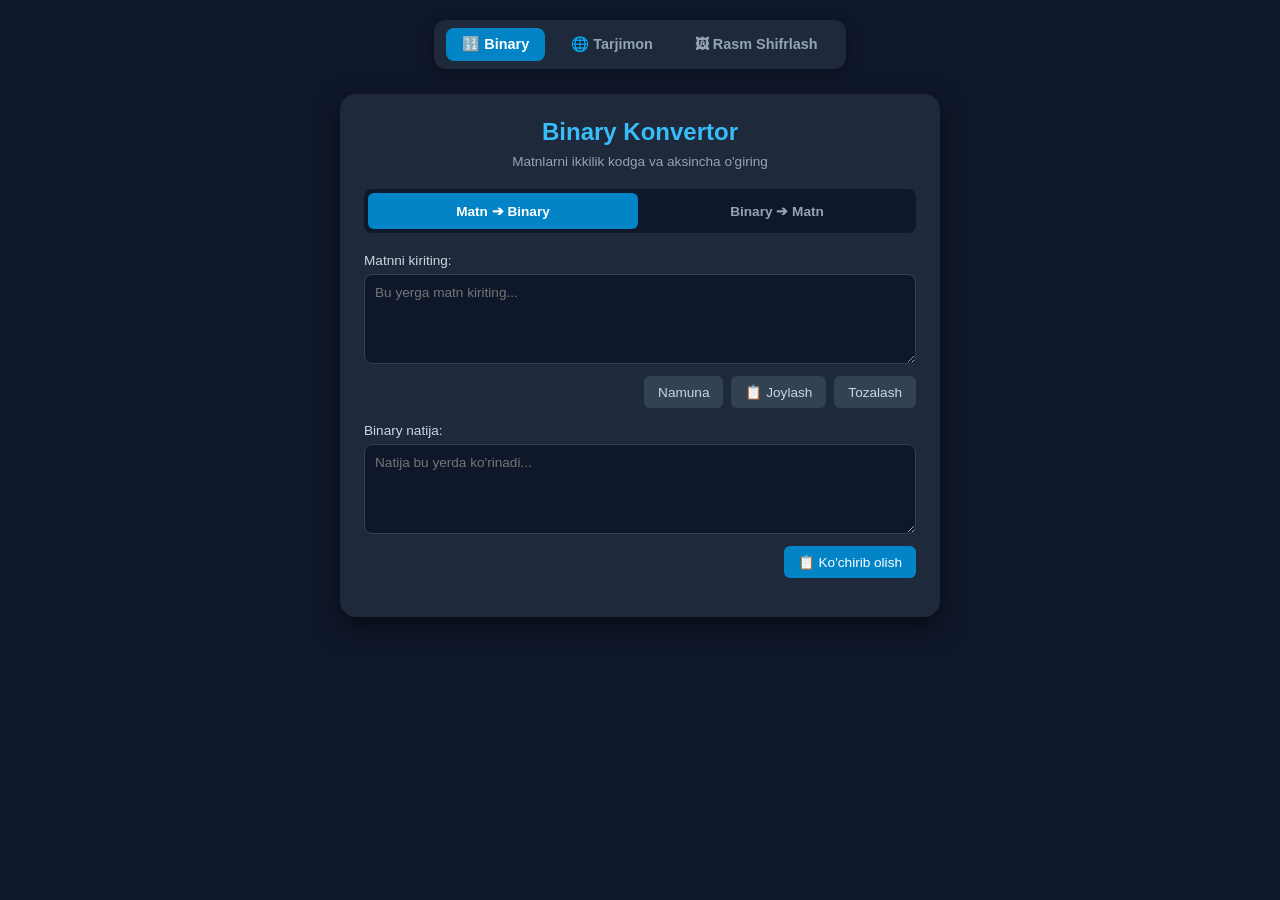
==== commit 41346222: "rasm ulashish qo'shildi fayllar ajratildi" ====
--- a/index.html
+++ b/index.html
@@ -3,29 +3,39 @@
   <head>
     <meta charset="UTF-8" />
     <meta name="viewport" content="width=device-width, initial-scale=1.0" />
-    <title>Binary Kodlash va Retranslyatsiya</title>
+    <title>Binary Konvertor</title>
     <link rel="stylesheet" href="style.css" />
   </head>
   <body>
-    <!-- Tarjimon Tugmasi -->
-    <div class="translate-btn" onclick="openTranslator()">🌐</div>
+    <nav class="navbar">
+      <a href="index.html" class="active">🔢 Binary</a>
+      <a href="translate.html">🌐 Tarjimon</a>
+      <a href="foto.html">🖼 Rasm Shifrlash</a>
+    </nav>
 
-    <!-- Main Container -->
     <div class="container">
       <h1>Binary Konvertor</h1>
       <p class="subtitle">Matnlarni ikkilik kodga va aksincha o'giring</p>
 
       <div class="tabs">
-        <button class="tab-btn active" onclick="switchMode('textToBinary')">
+        <button
+          class="tab-btn active"
+          id="btnText"
+          onclick="switchMode('textToBinary')"
+        >
           Matn ➔ Binary
         </button>
-        <button class="tab-btn" onclick="switchMode('binaryToText')">
+        <button
+          class="tab-btn"
+          id="btnBin"
+          onclick="switchMode('binaryToText')"
+        >
           Binary ➔ Matn
         </button>
       </div>
 
       <div class="input-group">
-        <label id="inputLabel" for="inputText">Matnni kiriting:</label>
+        <label id="inputLabel">Matnni kiriting:</label>
         <textarea
           id="inputText"
           placeholder="Bu yerga matn kiriting..."
@@ -45,7 +55,7 @@
       </div>
 
       <div class="input-group">
-        <label id="outputLabel" for="outputText">Binary natija:</label>
+        <label id="outputLabel">Binary natija:</label>
         <textarea
           id="outputText"
           readonly
@@ -62,51 +72,7 @@
       </div>
     </div>
 
-    <!-- Tarjimon Modal (Popup) -->
-    <div class="translator-modal" id="translatorModal">
-      <div class="translator-box">
-        <div class="translator-header">
-          <h2>🌐 Tarjimon</h2>
-          <button onclick="closeTranslator()">&times;</button>
-        </div>
-
-        <div class="translator-select">
-          <select id="sourceLang">
-            <option value="uz">O'zbek tili</option>
-            <option value="tr">Turk tili</option>
-            <option value="ru">Rus tili</option>
-            <option value="en">Ingliz tili</option>
-          </select>
-          <button class="swap-btn" onclick="swapLanguages()">⇄</button>
-          <select id="targetLang">
-            <option value="tr">Turk tili</option>
-            <option value="uz">O'zbek tili</option>
-            <option value="ru">Rus tili</option>
-            <option value="en" selected>Ingliz tili</option>
-          </select>
-        </div>
-
-        <textarea id="trInput" placeholder="Matnni kiriting..."></textarea>
-
-        <button class="translate-now" onclick="translateText()">
-          Tarjima qilish
-        </button>
-
-        <textarea
-          id="trOutput"
-          readonly
-          placeholder="Tarjima bu yerda ko'rinadi..."
-        ></textarea>
-
-        <div class="translator-actions">
-          <button onclick="copyTranslate()">📋 Nusxalash</button>
-          <button onclick="closeTranslator()">Yopish</button>
-        </div>
-      </div>
-    </div>
-
     <div id="toast" class="status-toast">Nusxalandi!</div>
-
-    <script src="script.js"></script>
+    <script src="index.js"></script>
   </body>
 </html>
--- a/style.css
+++ b/style.css
@@ -5,20 +5,41 @@
   font-family: "Segoe UI", Tahoma, Geneva, Verdana, sans-serif;
 }
 
-html,
-body {
-  width: 100%;
-  overflow-x: hidden;
-}
-
 body {
   background-color: #0f172a;
   color: #f8fafc;
   display: flex;
-  justify-content: center;
+  flex-direction: column;
   align-items: center;
   min-height: 100vh;
-  padding: 15px;
+  padding: 20px;
+}
+
+/* Navigatsiya Menyusi */
+.navbar {
+  display: flex;
+  gap: 10px;
+  background: #1e293b;
+  padding: 8px 12px;
+  border-radius: 12px;
+  margin-bottom: 25px;
+  box-shadow: 0 4px 15px rgba(0, 0, 0, 0.3);
+}
+
+.navbar a {
+  color: #94a3b8;
+  text-decoration: none;
+  padding: 8px 16px;
+  border-radius: 8px;
+  font-weight: 600;
+  font-size: 0.9rem;
+  transition: all 0.2s ease;
+}
+
+.navbar a.active,
+.navbar a:hover {
+  background: #0284c7;
+  color: white;
 }
 
 .container {
@@ -27,21 +48,20 @@
   border-radius: 16px;
   box-shadow: 0 10px 25px rgba(0, 0, 0, 0.5);
   width: 100%;
-  max-width: 700px;
+  max-width: 600px;
 }
 
 h1 {
   text-align: center;
   margin-bottom: 8px;
   color: #38bdf8;
-  font-size: 1.6rem;
-}
-
+  font-size: 1.5rem;
+}
 p.subtitle {
   text-align: center;
   color: #94a3b8;
   margin-bottom: 20px;
-  font-size: 0.9rem;
+  font-size: 0.85rem;
 }
 
 .tabs {
@@ -52,53 +72,61 @@
   padding: 4px;
   gap: 4px;
 }
-
 .tab-btn {
   flex: 1;
-  padding: 10px 6px;
+  padding: 10px;
   border: none;
   background: none;
   color: #94a3b8;
   font-weight: 600;
   cursor: pointer;
   border-radius: 6px;
-  transition: all 0.3s ease;
-  font-size: 0.85rem;
-}
-
+  font-size: 0.85rem;
+}
 .tab-btn.active {
   background-color: #0284c7;
   color: #ffffff;
 }
 
 .input-group {
-  margin-bottom: 20px;
-}
-
+  margin-bottom: 15px;
+}
 label {
   display: block;
-  margin-bottom: 8px;
+  margin-bottom: 6px;
   color: #cbd5e1;
-  font-weight: 500;
-  font-size: 0.95rem;
-}
-
-textarea {
+  font-size: 0.85rem;
+}
+
+textarea,
+.text-input {
   width: 100%;
-  height: 110px;
   background-color: #0f172a;
   border: 1px solid #334155;
   border-radius: 8px;
-  padding: 12px;
+  padding: 10px;
   color: #f8fafc;
-  font-size: 0.95rem;
+  font-size: 0.85rem;
+  outline: none;
+  transition: 0.3s;
+}
+textarea {
+  height: 90px;
   resize: vertical;
-  outline: none;
-  transition: border-color 0.3s;
-}
-
-textarea:focus {
+}
+textarea:focus,
+.text-input:focus {
   border-color: #38bdf8;
+}
+
+.file-input {
+  width: 100%;
+  padding: 8px;
+  background: #0f172a;
+  border: 1px solid #334155;
+  border-radius: 8px;
+  color: #94a3b8;
+  font-size: 0.85rem;
 }
 
 .actions {
@@ -107,34 +135,26 @@
   margin-top: 8px;
   justify-content: flex-end;
 }
-
 .btn {
   padding: 8px 14px;
   border: none;
   border-radius: 6px;
   cursor: pointer;
   font-weight: 500;
-  transition: background 0.2s ease;
-  display: flex;
-  align-items: center;
-  gap: 6px;
-  font-size: 0.85rem;
-}
-
+  font-size: 0.85rem;
+  transition: 0.2s;
+}
 .btn-primary {
   background-color: #0284c7;
   color: white;
 }
-
 .btn-primary:hover {
   background-color: #0369a1;
 }
-
 .btn-secondary {
   background-color: #334155;
   color: #cbd5e1;
 }
-
 .btn-secondary:hover {
   background-color: #475569;
 }
@@ -154,206 +174,34 @@
   color: white;
   padding: 12px 20px;
   border-radius: 8px;
-  font-size: 0.9rem;
   opacity: 0;
-  transition: opacity 0.3s ease;
+  transition: opacity 0.3s;
   pointer-events: none;
   z-index: 10000;
 }
-
 .status-toast.show {
   opacity: 1;
 }
 
-/* Translator Floating Button */
-.translate-btn {
-  position: fixed;
-  top: 15px;
-  right: 15px;
-  width: 48px;
-  height: 48px;
-  background: #0284c7;
-  border-radius: 50%;
-  display: flex;
-  align-items: center;
-  justify-content: center;
-  font-size: 24px;
-  cursor: pointer;
-  box-shadow: 0 4px 15px rgba(0, 0, 0, 0.4);
-  transition: 0.3s;
-  z-index: 999;
-}
-
-.translate-btn:hover {
-  transform: scale(1.08);
-  background: #0ea5e9;
-}
-
-/* Translator Modal Window */
-.translator-modal {
-  position: fixed;
-  left: 0;
-  top: 0;
-  width: 100%;
-  height: 100%;
-  background: rgba(0, 0, 0, 0.7);
-  display: none;
-  justify-content: center;
-  align-items: center;
-  backdrop-filter: blur(6px);
-  z-index: 9999;
-  padding: 15px;
-}
-
-.translator-modal.active {
-  display: flex;
-}
-
-.translator-box {
-  width: 100%;
-  max-width: 500px;
-  background: #1e293b;
-  padding: 20px;
-  border-radius: 16px;
-  box-shadow: 0 10px 30px rgba(0, 0, 0, 0.5);
-  animation: popup 0.25s ease;
-}
-
-@keyframes popup {
-  from {
-    transform: scale(0.9);
-    opacity: 0;
-  }
-  to {
-    transform: scale(1);
-    opacity: 1;
-  }
-}
-
-.translator-header {
-  display: flex;
-  justify-content: space-between;
-  align-items: center;
-  margin-bottom: 15px;
-}
-
-.translator-header h2 {
-  color: #38bdf8;
-  font-size: 1.3rem;
-}
-
-.translator-header button {
-  background: none;
-  border: none;
-  font-size: 24px;
-  color: #94a3b8;
-  cursor: pointer;
-  line-height: 1;
-}
-
 .translator-select {
   display: flex;
   gap: 8px;
   margin-bottom: 12px;
-  align-items: center;
-}
-
+}
 .translator-select select {
   flex: 1;
-  padding: 8px 10px;
+  padding: 8px;
   background: #0f172a;
   color: white;
   border: 1px solid #334155;
   border-radius: 8px;
-  outline: none;
-  font-size: 0.88rem;
-  min-width: 0;
-}
-
+}
 .swap-btn {
-  width: 38px;
-  height: 38px;
+  width: 36px;
+  height: 36px;
   background: #0284c7;
   color: white;
   border: none;
   border-radius: 8px;
   cursor: pointer;
-  font-size: 16px;
-  flex-shrink: 0;
-}
-
-.translate-now {
-  width: 100%;
-  margin: 12px 0;
-  padding: 10px;
-  background: #0284c7;
-  color: white;
-  border: none;
-  border-radius: 8px;
-  cursor: pointer;
-  font-size: 0.95rem;
-  font-weight: 600;
-}
-
-.translate-now:hover {
-  background-color: #0369a1;
-}
-
-.translator-actions {
-  display: flex;
-  gap: 10px;
-  margin-top: 12px;
-}
-
-.translator-actions button {
-  flex: 1;
-  padding: 10px;
-  background: #334155;
-  color: white;
-  border: none;
-  border-radius: 8px;
-  cursor: pointer;
-  font-size: 0.88rem;
-}
-
-.translator-actions button:hover {
-  background: #475569;
-}
-
-/* Mobile Optimizations */
-@media (max-width: 600px) {
-  body {
-    padding: 10px;
-    padding-top: 65px;
-  }
-
-  .container {
-    padding: 16px;
-  }
-
-  h1 {
-    font-size: 1.4rem;
-  }
-
-  .tabs {
-    flex-direction: row;
-  }
-
-  .tab-btn {
-    font-size: 0.8rem;
-    padding: 8px 4px;
-  }
-
-  .actions {
-    justify-content: space-between;
-  }
-
-  .btn {
-    flex: 1;
-    justify-content: center;
-  }
-
-  .translator-box {
-    padding: 16px;
-  }
-}
+}
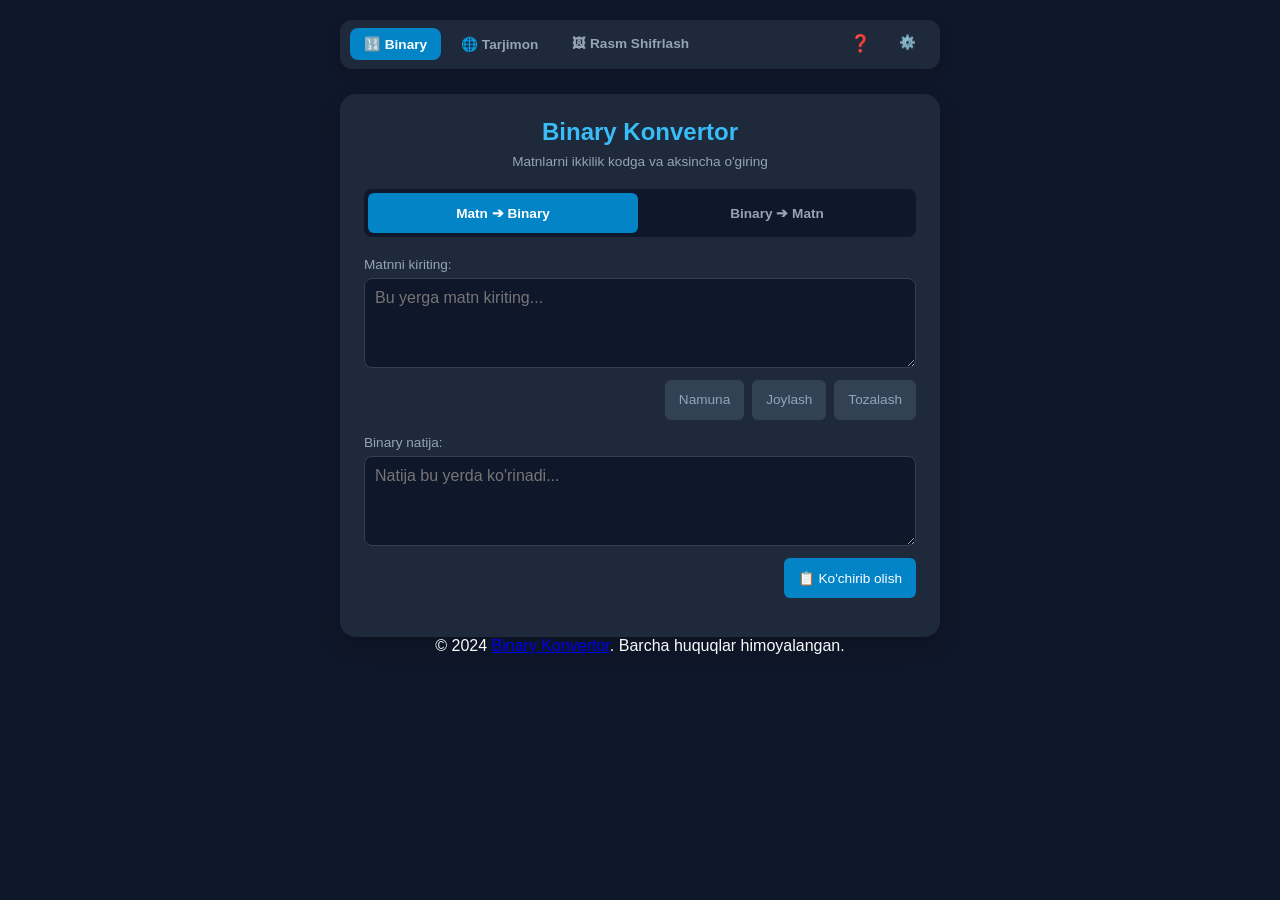
==== commit 6009cc41: "sayt yangilandi" ====
--- a/index.html
+++ b/index.html
@@ -2,15 +2,36 @@
 <html lang="uz">
   <head>
     <meta charset="UTF-8" />
+    <script>
+      (function () {
+        var light = localStorage.getItem("theme_light") === "true";
+        document.documentElement.setAttribute(
+          "data-theme",
+          light ? "light" : "dark",
+        );
+      })();
+    </script>
     <meta name="viewport" content="width=device-width, initial-scale=1.0" />
     <title>Binary Konvertor</title>
     <link rel="stylesheet" href="style.css" />
   </head>
   <body>
     <nav class="navbar">
-      <a href="index.html" class="active">🔢 Binary</a>
-      <a href="translate.html">🌐 Tarjimon</a>
-      <a href="foto.html">🖼 Rasm Shifrlash</a>
+      <div class="nav-links">
+        <a href="index.html" class="active">🔢 Binary</a>
+        <a href="translate.html">🌐 Tarjimon</a>
+        <a href="foto.html">🖼 Rasm Shifrlash</a>
+      </div>
+      <div class="nav-icons">
+        <button
+          class="icon-btn"
+          onclick="showHelp('index')"
+          aria-label="Yordam"
+        >
+          ❓
+        </button>
+        <a href="settings.html" class="icon-btn" aria-label="Sozlamalar">⚙️</a>
+      </div>
     </nav>
 
     <div class="container">
@@ -46,7 +67,7 @@
             Namuna
           </button>
           <button class="btn btn-secondary" onclick="autoPaste()">
-            📋 Joylash
+            Joylash
           </button>
           <button class="btn btn-secondary" onclick="clearFields()">
             Tozalash
@@ -73,6 +94,26 @@
     </div>
 
     <div id="toast" class="status-toast">Nusxalandi!</div>
+
+    <div class="modal-overlay" id="helpModal">
+      <div class="modal-box">
+        <h3 id="helpModalTitle"></h3>
+        <p id="helpModalText"></p>
+        <button
+          class="btn btn-primary"
+          style="width: 100%"
+          onclick="closeHelp()"
+        >
+          Tushunarli
+        </button>
+      </div>
+    </div>
+<footer>
+      <p>
+        &copy; 2024 <a href="index.html">Binary Konvertor</a>. Barcha huquqlar himoyalangan.
+      </p>
+    </footer>
+    <script src="common.js"></script>
     <script src="index.js"></script>
   </body>
 </html>
--- a/style.css
+++ b/style.css
@@ -1,3 +1,35 @@
+:root {
+  --bg: #0f172a;
+  --container-bg: #1e293b;
+  --text: #f8fafc;
+  --text-secondary: #94a3b8;
+  --border: #334155;
+  --accent: #38bdf8;
+  --primary: #0284c7;
+  --primary-hover: #0369a1;
+  --secondary-bg: #334155;
+  --secondary-bg-hover: #475569;
+  --input-bg: #0f172a;
+  --success: #10b981;
+  --danger: #ef4444;
+}
+
+[data-theme="light"] {
+  --bg: #eef2f7;
+  --container-bg: #ffffff;
+  --text: #0f172a;
+  --text-secondary: #64748b;
+  --border: #dbe2ea;
+  --accent: #0284c7;
+  --primary: #0284c7;
+  --primary-hover: #0369a1;
+  --secondary-bg: #eef2f7;
+  --secondary-bg-hover: #dbe2ea;
+  --input-bg: #f8fafc;
+  --success: #059669;
+  --danger: #dc2626;
+}
+
 * {
   box-sizing: border-box;
   margin: 0;
@@ -6,60 +38,97 @@
 }
 
 body {
-  background-color: #0f172a;
-  color: #f8fafc;
+  background-color: var(--bg);
+  color: var(--text);
   display: flex;
   flex-direction: column;
   align-items: center;
   min-height: 100vh;
   padding: 20px;
+  transition: background-color 0.2s, color 0.2s;
 }
 
 /* Navigatsiya Menyusi */
 .navbar {
   display: flex;
-  gap: 10px;
-  background: #1e293b;
-  padding: 8px 12px;
+  flex-wrap: wrap;
+  align-items: center;
+  justify-content: space-between;
+  gap: 8px;
+  background: var(--container-bg);
+  padding: 8px 10px;
   border-radius: 12px;
   margin-bottom: 25px;
-  box-shadow: 0 4px 15px rgba(0, 0, 0, 0.3);
+  box-shadow: 0 4px 15px rgba(0, 0, 0, 0.15);
+  width: 100%;
+  max-width: 600px;
+}
+
+.nav-links {
+  display: flex;
+  flex-wrap: wrap;
+  gap: 6px;
+}
+
+.nav-icons {
+  display: flex;
+  gap: 4px;
 }
 
 .navbar a {
-  color: #94a3b8;
+  color: var(--text-secondary);
   text-decoration: none;
-  padding: 8px 16px;
+  padding: 8px 14px;
   border-radius: 8px;
   font-weight: 600;
-  font-size: 0.9rem;
+  font-size: 0.85rem;
   transition: all 0.2s ease;
+  white-space: nowrap;
 }
 
 .navbar a.active,
 .navbar a:hover {
-  background: #0284c7;
+  background: var(--primary);
   color: white;
 }
 
+.icon-btn {
+  background: none;
+  border: none;
+  color: var(--text-secondary);
+  font-size: 1.05rem;
+  cursor: pointer;
+  padding: 8px 10px;
+  border-radius: 8px;
+  transition: all 0.2s ease;
+  line-height: 1;
+}
+
+.icon-btn:hover,
+.icon-btn.active {
+  background: var(--primary);
+  color: white;
+}
+
 .container {
-  background-color: #1e293b;
+  background-color: var(--container-bg);
   padding: 24px;
   border-radius: 16px;
-  box-shadow: 0 10px 25px rgba(0, 0, 0, 0.5);
+  box-shadow: 0 10px 25px rgba(0, 0, 0, 0.2);
   width: 100%;
   max-width: 600px;
+  transition: background-color 0.2s;
 }
 
 h1 {
   text-align: center;
   margin-bottom: 8px;
-  color: #38bdf8;
+  color: var(--accent);
   font-size: 1.5rem;
 }
 p.subtitle {
   text-align: center;
-  color: #94a3b8;
+  color: var(--text-secondary);
   margin-bottom: 20px;
   font-size: 0.85rem;
 }
@@ -67,7 +136,7 @@
 .tabs {
   display: flex;
   margin-bottom: 20px;
-  background-color: #0f172a;
+  background-color: var(--bg);
   border-radius: 8px;
   padding: 4px;
   gap: 4px;
@@ -77,14 +146,15 @@
   padding: 10px;
   border: none;
   background: none;
-  color: #94a3b8;
+  color: var(--text-secondary);
   font-weight: 600;
   cursor: pointer;
   border-radius: 6px;
   font-size: 0.85rem;
+  min-height: 40px;
 }
 .tab-btn.active {
-  background-color: #0284c7;
+  background-color: var(--primary);
   color: #ffffff;
 }
 
@@ -94,19 +164,20 @@
 label {
   display: block;
   margin-bottom: 6px;
-  color: #cbd5e1;
+  color: var(--text-secondary);
   font-size: 0.85rem;
 }
 
 textarea,
-.text-input {
+.text-input,
+select {
   width: 100%;
-  background-color: #0f172a;
-  border: 1px solid #334155;
+  background-color: var(--input-bg);
+  border: 1px solid var(--border);
   border-radius: 8px;
   padding: 10px;
-  color: #f8fafc;
-  font-size: 0.85rem;
+  color: var(--text);
+  font-size: 16px; /* iOS'da avtomatik zoom bo'lmasligi uchun */
   outline: none;
   transition: 0.3s;
 }
@@ -115,17 +186,18 @@
   resize: vertical;
 }
 textarea:focus,
-.text-input:focus {
-  border-color: #38bdf8;
+.text-input:focus,
+select:focus {
+  border-color: var(--accent);
 }
 
 .file-input {
   width: 100%;
   padding: 8px;
-  background: #0f172a;
-  border: 1px solid #334155;
-  border-radius: 8px;
-  color: #94a3b8;
+  background: var(--input-bg);
+  border: 1px solid var(--border);
+  border-radius: 8px;
+  color: var(--text-secondary);
   font-size: 0.85rem;
 }
 
@@ -134,33 +206,39 @@
   gap: 8px;
   margin-top: 8px;
   justify-content: flex-end;
+  flex-wrap: wrap;
 }
 .btn {
-  padding: 8px 14px;
+  padding: 10px 14px;
   border: none;
   border-radius: 6px;
   cursor: pointer;
   font-weight: 500;
   font-size: 0.85rem;
   transition: 0.2s;
+  min-height: 40px;
+}
+.btn:disabled {
+  opacity: 0.6;
+  cursor: not-allowed;
 }
 .btn-primary {
-  background-color: #0284c7;
+  background-color: var(--primary);
   color: white;
 }
 .btn-primary:hover {
-  background-color: #0369a1;
+  background-color: var(--primary-hover);
 }
 .btn-secondary {
-  background-color: #334155;
-  color: #cbd5e1;
+  background-color: var(--secondary-bg);
+  color: var(--text-secondary);
 }
 .btn-secondary:hover {
-  background-color: #475569;
+  background-color: var(--secondary-bg-hover);
 }
 
 .error-message {
-  color: #ef4444;
+  color: var(--danger);
   font-size: 0.85rem;
   margin-top: 6px;
   display: none;
@@ -169,8 +247,9 @@
 .status-toast {
   position: fixed;
   bottom: 20px;
-  right: 20px;
-  background-color: #10b981;
+  left: 50%;
+  transform: translateX(-50%);
+  background-color: var(--success);
   color: white;
   padding: 12px 20px;
   border-radius: 8px;
@@ -178,6 +257,8 @@
   transition: opacity 0.3s;
   pointer-events: none;
   z-index: 10000;
+  max-width: 90vw;
+  text-align: center;
 }
 .status-toast.show {
   opacity: 1;
@@ -187,21 +268,192 @@
   display: flex;
   gap: 8px;
   margin-bottom: 12px;
+  align-items: center;
 }
 .translator-select select {
   flex: 1;
   padding: 8px;
-  background: #0f172a;
-  color: white;
-  border: 1px solid #334155;
-  border-radius: 8px;
 }
 .swap-btn {
-  width: 36px;
-  height: 36px;
-  background: #0284c7;
+  width: 40px;
+  height: 40px;
+  min-height: 40px;
+  flex-shrink: 0;
+  background: var(--primary);
   color: white;
   border: none;
   border-radius: 8px;
   cursor: pointer;
-}
+  font-size: 1.1rem;
+}
+
+/* ----- Rasm yuklash tugmalari (galereya / kamera) ----- */
+.upload-buttons {
+  display: flex;
+  gap: 8px;
+}
+.upload-btn {
+  flex: 1;
+  display: flex;
+  align-items: center;
+  justify-content: center;
+  gap: 6px;
+}
+.img-preview {
+  margin-top: 10px;
+  text-align: center;
+}
+.img-preview img {
+  max-width: 100%;
+  max-height: 220px;
+  border-radius: 8px;
+  border: 1px solid var(--border);
+}
+
+/* ----- Yordam oynasi (modal) ----- */
+.modal-overlay {
+  position: fixed;
+  inset: 0;
+  background: rgba(0, 0, 0, 0.55);
+  display: flex;
+  align-items: center;
+  justify-content: center;
+  opacity: 0;
+  pointer-events: none;
+  transition: opacity 0.2s ease;
+  z-index: 20000;
+  padding: 20px;
+}
+.modal-overlay.show {
+  opacity: 1;
+  pointer-events: auto;
+}
+.modal-box {
+  background: var(--container-bg);
+  border-radius: 16px;
+  padding: 22px;
+  max-width: 420px;
+  width: 100%;
+  box-shadow: 0 15px 35px rgba(0, 0, 0, 0.4);
+}
+.modal-box h3 {
+  color: var(--accent);
+  margin-bottom: 10px;
+  font-size: 1.1rem;
+}
+.modal-box p {
+  color: var(--text-secondary);
+  font-size: 0.88rem;
+  line-height: 1.55;
+  margin-bottom: 18px;
+}
+
+/* ----- Sozlamalar sahifasi ----- */
+.setting-row {
+  display: flex;
+  align-items: center;
+  justify-content: space-between;
+  padding: 16px 4px;
+  border-bottom: 1px solid var(--border);
+  gap: 12px;
+}
+.setting-row:last-child {
+  border-bottom: none;
+}
+.setting-info {
+  display: flex;
+  flex-direction: column;
+  gap: 3px;
+}
+.setting-title {
+  font-size: 0.95rem;
+  color: var(--text);
+  font-weight: 600;
+}
+.setting-desc {
+  font-size: 0.78rem;
+  color: var(--text-secondary);
+}
+
+.switch {
+  position: relative;
+  display: inline-block;
+  width: 46px;
+  height: 26px;
+  flex-shrink: 0;
+}
+.switch input {
+  opacity: 0;
+  width: 0;
+  height: 0;
+}
+.slider {
+  position: absolute;
+  cursor: pointer;
+  inset: 0;
+  background-color: var(--secondary-bg-hover);
+  transition: 0.3s;
+  border-radius: 26px;
+}
+.slider::before {
+  position: absolute;
+  content: "";
+  height: 20px;
+  width: 20px;
+  left: 3px;
+  bottom: 3px;
+  background-color: white;
+  transition: 0.3s;
+  border-radius: 50%;
+}
+input:checked + .slider {
+  background-color: var(--primary);
+}
+input:checked + .slider::before {
+  transform: translateX(20px);
+}
+
+/* ===== MOBIL MOSLASHTIRISH ===== */
+@media (max-width: 480px) {
+  body {
+    padding: 12px;
+  }
+  .container {
+    padding: 16px;
+    border-radius: 12px;
+  }
+  h1 {
+    font-size: 1.2rem;
+  }
+  p.subtitle {
+    font-size: 0.78rem;
+  }
+  .navbar {
+    padding: 6px 8px;
+    justify-content: center;
+  }
+  .navbar a {
+    padding: 9px 12px;
+    font-size: 0.8rem;
+  }
+  .btn {
+    font-size: 0.85rem;
+  }
+  .actions {
+    justify-content: stretch;
+  }
+  .actions .btn {
+    flex: 1;
+  }
+  .translator-select {
+    flex-direction: column;
+    align-items: stretch;
+  }
+  .swap-btn {
+    align-self: center;
+    transform: rotate(90deg);
+  }
+  .upload-buttons {
+    flex-direction: column;
+  }
+}
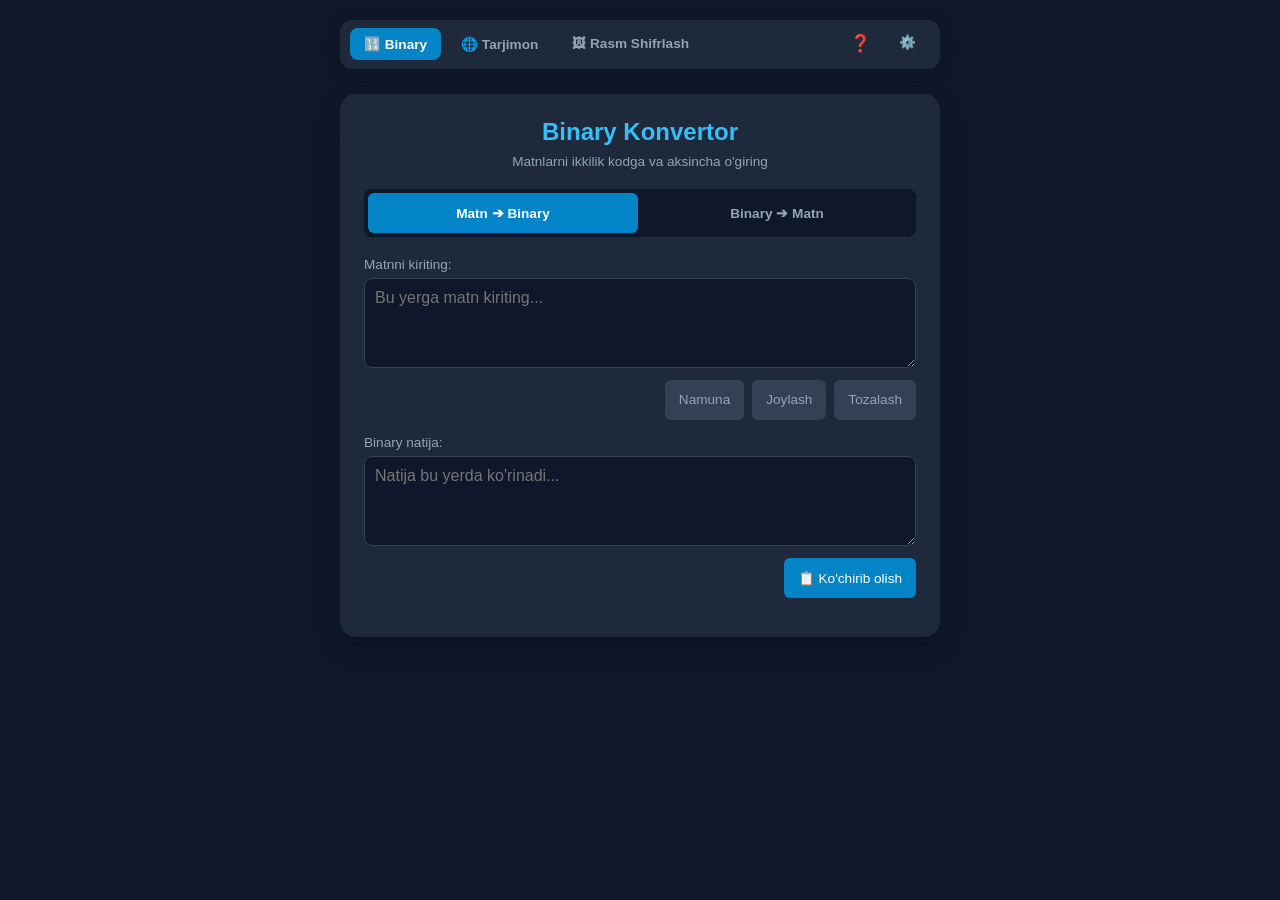
==== commit 2cd50062: "xato tuzatildi" ====
--- a/index.html
+++ b/index.html
@@ -108,11 +108,6 @@
         </button>
       </div>
     </div>
-<footer>
-      <p>
-        &copy; 2024 <a href="index.html">Binary Konvertor</a>. Barcha huquqlar himoyalangan.
-      </p>
-    </footer>
     <script src="common.js"></script>
     <script src="index.js"></script>
   </body>
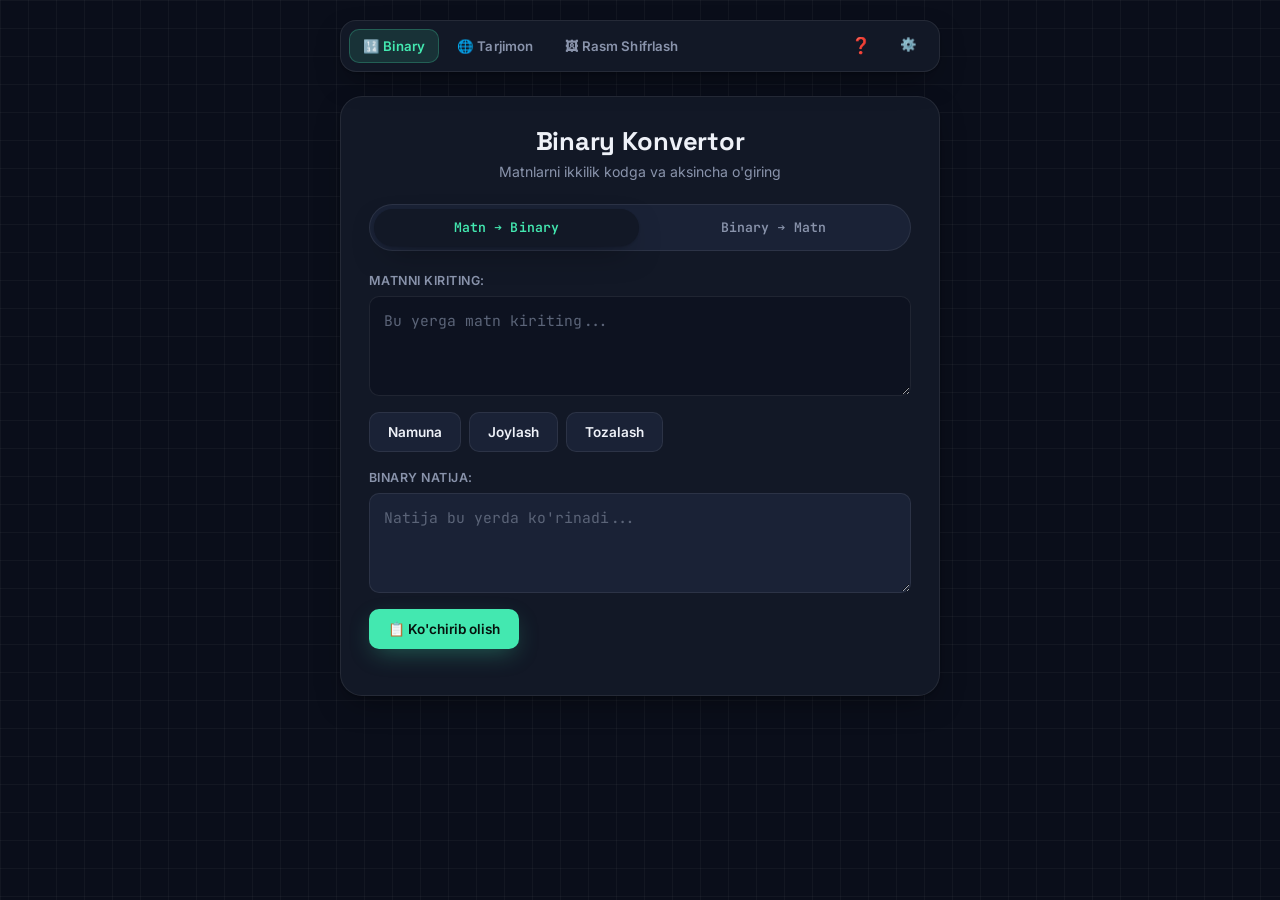
==== commit d26a6d53: "sayt dizaynni yangilandi" ====
--- a/index.html
+++ b/index.html
@@ -13,6 +13,12 @@
     </script>
     <meta name="viewport" content="width=device-width, initial-scale=1.0" />
     <title>Binary Konvertor</title>
+    <link rel="preconnect" href="https://fonts.googleapis.com" />
+    <link rel="preconnect" href="https://fonts.gstatic.com" crossorigin />
+    <link
+      href="https://fonts.googleapis.com/css2?family=Space+Grotesk:wght@500;700&family=Inter:wght@400;500;600&family=JetBrains+Mono:wght@400;600&display=swap"
+      rel="stylesheet"
+    />
     <link rel="stylesheet" href="style.css" />
   </head>
   <body>
--- a/style.css
+++ b/style.css
@@ -1,75 +1,161 @@
+/* =========================================================
+   BIARY — Design System
+   Theme: "Signal" — a binary/terminal-inspired soft-UI look.
+   Display: Space Grotesk · Body: Inter · Data: JetBrains Mono
+   ========================================================= */
+
 :root {
-  --bg: #0f172a;
-  --container-bg: #1e293b;
-  --text: #f8fafc;
-  --text-secondary: #94a3b8;
-  --border: #334155;
-  --accent: #38bdf8;
-  --primary: #0284c7;
-  --primary-hover: #0369a1;
-  --secondary-bg: #334155;
-  --secondary-bg-hover: #475569;
-  --input-bg: #0f172a;
-  --success: #10b981;
-  --danger: #ef4444;
+  /* ---- Core palette (dark, default) ---- */
+  --bg: #0a0e1a;
+  --bg-grid: rgba(255, 255, 255, 0.035);
+  --surface: #121826;
+  --surface-2: #1a2236;
+  --surface-hover: #202a42;
+  --border: rgba(255, 255, 255, 0.08);
+  --border-strong: rgba(255, 255, 255, 0.14);
+
+  --text: #eef1f8;
+  --text-secondary: #8993ab;
+  --text-faint: #5b6478;
+
+  --accent: #43e8b0; /* signal mint — primary */
+  --accent-dim: #2bb98c;
+  --accent-2: #7c9cff; /* secondary violet-blue */
+  --accent-soft: rgba(67, 232, 176, 0.12);
+
+  --primary: #43e8b0;
+  --primary-text: #06120d;
+  --primary-hover: #5cf0be;
+
+  --secondary-bg: var(--surface-2);
+  --secondary-bg-hover: var(--surface-hover);
+
+  --input-bg: #0d1220;
+  --success: #43e8b0;
+  --danger: #ff6b81;
+  --danger-soft: rgba(255, 107, 129, 0.12);
+
+  /* ---- Type ---- */
+  --font-display: "Space Grotesk", "Segoe UI", sans-serif;
+  --font-body: "Inter", "Segoe UI", sans-serif;
+  --font-mono: "JetBrains Mono", "SFMono-Regular", Consolas, monospace;
+
+  /* ---- Shape / motion ---- */
+  --radius-sm: 10px;
+  --radius-md: 16px;
+  --radius-lg: 22px;
+  --radius-pill: 999px;
+  --ease: cubic-bezier(0.22, 1, 0.36, 1);
+  --shadow-soft:
+    0 1px 2px rgba(0, 0, 0, 0.2), 0 12px 32px -12px rgba(0, 0, 0, 0.55);
+  --shadow-pop: 0 8px 24px -6px rgba(67, 232, 176, 0.35);
 }
 
 [data-theme="light"] {
-  --bg: #eef2f7;
-  --container-bg: #ffffff;
-  --text: #0f172a;
-  --text-secondary: #64748b;
-  --border: #dbe2ea;
-  --accent: #0284c7;
-  --primary: #0284c7;
-  --primary-hover: #0369a1;
-  --secondary-bg: #eef2f7;
-  --secondary-bg-hover: #dbe2ea;
-  --input-bg: #f8fafc;
-  --success: #059669;
-  --danger: #dc2626;
-}
-
+  --bg: #eef1f8;
+  --bg-grid: rgba(18, 23, 42, 0.035);
+  --surface: #ffffff;
+  --surface-2: #f4f6fb;
+  --surface-hover: #e9ecf5;
+  --border: rgba(18, 23, 42, 0.08);
+  --border-strong: rgba(18, 23, 42, 0.14);
+
+  --text: #12172a;
+  --text-secondary: #626b85;
+  --text-faint: #99a1b8;
+
+  --accent: #0e9f7e;
+  --accent-dim: #0b8367;
+  --accent-2: #5468d4;
+  --accent-soft: rgba(14, 159, 126, 0.1);
+
+  --primary: #0e9f7e;
+  --primary-text: #ffffff;
+  --primary-hover: #0b8367;
+
+  --secondary-bg: var(--surface-2);
+  --secondary-bg-hover: var(--surface-hover);
+
+  --input-bg: #ffffff;
+  --success: #0e9f7e;
+  --danger: #e0435c;
+  --danger-soft: rgba(224, 67, 92, 0.1);
+
+  --shadow-soft:
+    0 1px 2px rgba(18, 23, 42, 0.04), 0 12px 28px -14px rgba(18, 23, 42, 0.18);
+  --shadow-pop: 0 8px 20px -6px rgba(14, 159, 126, 0.25);
+}
+
+/* =========================================================
+   Reset & base
+   ========================================================= */
 * {
   box-sizing: border-box;
   margin: 0;
   padding: 0;
-  font-family: "Segoe UI", Tahoma, Geneva, Verdana, sans-serif;
+}
+
+html {
+  -webkit-tap-highlight-color: transparent;
 }
 
 body {
+  font-family: var(--font-body);
   background-color: var(--bg);
+  background-image:
+    linear-gradient(var(--bg-grid) 1px, transparent 1px),
+    linear-gradient(90deg, var(--bg-grid) 1px, transparent 1px);
+  background-size: 28px 28px;
   color: var(--text);
   display: flex;
   flex-direction: column;
   align-items: center;
   min-height: 100vh;
   padding: 20px;
-  transition: background-color 0.2s, color 0.2s;
-}
-
-/* Navigatsiya Menyusi */
+  transition:
+    background-color 0.25s var(--ease),
+    color 0.25s var(--ease);
+}
+
+@media (prefers-reduced-motion: reduce) {
+  *,
+  *::before,
+  *::after {
+    animation-duration: 0.001ms !important;
+    transition-duration: 0.001ms !important;
+  }
+}
+
+::selection {
+  background: var(--accent-soft);
+  color: var(--accent);
+}
+
+/* =========================================================
+   Navbar
+   ========================================================= */
 .navbar {
   display: flex;
   flex-wrap: wrap;
   align-items: center;
   justify-content: space-between;
   gap: 8px;
-  background: var(--container-bg);
-  padding: 8px 10px;
-  border-radius: 12px;
-  margin-bottom: 25px;
-  box-shadow: 0 4px 15px rgba(0, 0, 0, 0.15);
+  background: var(--surface);
+  border: 1px solid var(--border);
+  padding: 8px;
+  border-radius: var(--radius-md);
+  margin-bottom: 24px;
+  box-shadow: var(--shadow-soft);
   width: 100%;
   max-width: 600px;
+  position: relative;
 }
 
 .nav-links {
   display: flex;
   flex-wrap: wrap;
-  gap: 6px;
-}
-
+  gap: 4px;
+}
 .nav-icons {
   display: flex;
   gap: 4px;
@@ -78,306 +164,674 @@
 .navbar a {
   color: var(--text-secondary);
   text-decoration: none;
-  padding: 8px 14px;
-  border-radius: 8px;
+  padding: 9px 14px;
+  border-radius: var(--radius-sm);
   font-weight: 600;
-  font-size: 0.85rem;
-  transition: all 0.2s ease;
+  font-size: 0.83rem;
+  letter-spacing: 0.01em;
+  transition:
+    background-color 0.2s var(--ease),
+    color 0.2s var(--ease),
+    transform 0.15s var(--ease);
   white-space: nowrap;
 }
 
-.navbar a.active,
 .navbar a:hover {
-  background: var(--primary);
-  color: white;
+  background: var(--surface-2);
+  color: var(--text);
+  transform: translateY(-1px);
+}
+
+.navbar a.active {
+  background: var(--accent-soft);
+  color: var(--accent);
+  box-shadow: inset 0 0 0 1px rgba(67, 232, 176, 0.25);
 }
 
 .icon-btn {
   background: none;
   border: none;
   color: var(--text-secondary);
-  font-size: 1.05rem;
+  font-size: 1rem;
   cursor: pointer;
-  padding: 8px 10px;
-  border-radius: 8px;
-  transition: all 0.2s ease;
+  padding: 9px 11px;
+  border-radius: var(--radius-sm);
+  transition:
+    background-color 0.2s var(--ease),
+    color 0.2s var(--ease),
+    transform 0.15s var(--ease);
   line-height: 1;
 }
 
 .icon-btn:hover,
 .icon-btn.active {
-  background: var(--primary);
-  color: white;
-}
-
+  background: var(--surface-2);
+  color: var(--accent);
+  transform: translateY(-1px) rotate(-4deg);
+}
+
+/* =========================================================
+   Container / Card
+   ========================================================= */
 .container {
-  background-color: var(--container-bg);
-  padding: 24px;
-  border-radius: 16px;
-  box-shadow: 0 10px 25px rgba(0, 0, 0, 0.2);
+  background-color: var(--surface);
+  border: 1px solid var(--border);
+  padding: 28px;
+  border-radius: var(--radius-lg);
+  box-shadow: var(--shadow-soft);
   width: 100%;
   max-width: 600px;
-  transition: background-color 0.2s;
+  transition:
+    background-color 0.25s var(--ease),
+    border-color 0.25s var(--ease);
+  animation: rise-in 0.45s var(--ease);
+}
+
+@keyframes rise-in {
+  from {
+    opacity: 0;
+    transform: translateY(10px);
+  }
+  to {
+    opacity: 1;
+    transform: translateY(0);
+  }
 }
 
 h1 {
+  font-family: var(--font-display);
   text-align: center;
-  margin-bottom: 8px;
-  color: var(--accent);
-  font-size: 1.5rem;
-}
+  margin-bottom: 6px;
+  color: var(--text);
+  font-size: 1.6rem;
+  font-weight: 700;
+  letter-spacing: -0.01em;
+}
+
 p.subtitle {
   text-align: center;
   color: var(--text-secondary);
-  margin-bottom: 20px;
-  font-size: 0.85rem;
-}
-
+  margin-bottom: 24px;
+  font-size: 0.88rem;
+}
+
+/* =========================================================
+   Segmented tabs (sliding pill)
+   ========================================================= */
 .tabs {
   display: flex;
-  margin-bottom: 20px;
-  background-color: var(--bg);
-  border-radius: 8px;
+  margin-bottom: 22px;
+  background-color: var(--surface-2);
+  border: 1px solid var(--border);
+  border-radius: var(--radius-pill);
   padding: 4px;
-  gap: 4px;
-}
+  gap: 2px;
+}
+
 .tab-btn {
   flex: 1;
-  padding: 10px;
+  padding: 10px 12px;
   border: none;
+  border-radius: var(--radius-pill);
   background: none;
   color: var(--text-secondary);
+  font-family: var(--font-mono);
   font-weight: 600;
+  font-size: 0.82rem;
+  letter-spacing: 0.01em;
   cursor: pointer;
-  border-radius: 6px;
-  font-size: 0.85rem;
-  min-height: 40px;
-}
+  transition:
+    color 0.2s var(--ease),
+    background-color 0.25s var(--ease),
+    box-shadow 0.25s var(--ease);
+}
+
+.tab-btn:hover:not(.active) {
+  color: var(--text);
+}
+
 .tab-btn.active {
-  background-color: var(--primary);
-  color: #ffffff;
-}
-
+  background: var(--surface);
+  color: var(--accent);
+  box-shadow: var(--shadow-soft);
+}
+
+/* =========================================================
+   Inputs
+   ========================================================= */
 .input-group {
-  margin-bottom: 15px;
-}
-label {
+  margin-bottom: 18px;
+}
+
+.input-group label {
   display: block;
-  margin-bottom: 6px;
+  font-size: 0.78rem;
+  font-weight: 600;
   color: var(--text-secondary);
-  font-size: 0.85rem;
+  margin-bottom: 8px;
+  text-transform: uppercase;
+  letter-spacing: 0.04em;
 }
 
 textarea,
-.text-input,
+input[type="text"],
+input[type="password"],
 select {
   width: 100%;
   background-color: var(--input-bg);
   border: 1px solid var(--border);
-  border-radius: 8px;
-  padding: 10px;
+  border-radius: var(--radius-sm);
   color: var(--text);
-  font-size: 16px; /* iOS'da avtomatik zoom bo'lmasligi uchun */
+  font-family: var(--font-mono);
+  font-size: 0.92rem;
+  padding: 14px;
+  resize: vertical;
+  min-height: 100px;
+  transition:
+    border-color 0.2s var(--ease),
+    box-shadow 0.2s var(--ease),
+    background-color 0.2s var(--ease);
+}
+
+select,
+input[type="text"],
+input[type="password"] {
+  font-family: var(--font-body);
+  min-height: unset;
+}
+
+textarea::placeholder,
+input::placeholder {
+  color: var(--text-faint);
+}
+
+textarea:focus,
+input:focus,
+select:focus {
   outline: none;
-  transition: 0.3s;
-}
-textarea {
-  height: 90px;
-  resize: vertical;
-}
-textarea:focus,
-.text-input:focus,
-select:focus {
   border-color: var(--accent);
-}
-
-.file-input {
-  width: 100%;
-  padding: 8px;
-  background: var(--input-bg);
-  border: 1px solid var(--border);
-  border-radius: 8px;
-  color: var(--text-secondary);
+  box-shadow: 0 0 0 3px var(--accent-soft);
+}
+
+textarea[readonly] {
+  color: var(--accent);
+  background-color: var(--surface-2);
+}
+
+.error-message {
+  display: none;
+  color: var(--danger);
+  background: var(--danger-soft);
+  border: 1px solid rgba(255, 107, 129, 0.25);
+  padding: 8px 12px;
+  border-radius: var(--radius-sm);
+  font-size: 0.8rem;
+  margin-top: 8px;
+  animation: shake 0.35s var(--ease);
+}
+
+@keyframes shake {
+  0%,
+  100% {
+    transform: translateX(0);
+  }
+  25% {
+    transform: translateX(-4px);
+  }
+  75% {
+    transform: translateX(4px);
+  }
+}
+
+/* =========================================================
+   Buttons
+   ========================================================= */
+.actions {
+  display: flex;
+  flex-wrap: wrap;
+  gap: 8px;
+  margin-top: 12px;
+}
+
+.btn {
+  font-family: var(--font-body);
+  font-weight: 600;
   font-size: 0.85rem;
-}
-
-.actions {
-  display: flex;
-  gap: 8px;
-  margin-top: 8px;
-  justify-content: flex-end;
-  flex-wrap: wrap;
-}
-.btn {
-  padding: 10px 14px;
-  border: none;
-  border-radius: 6px;
+  padding: 11px 18px;
+  border-radius: var(--radius-sm);
+  border: 1px solid transparent;
   cursor: pointer;
-  font-weight: 500;
-  font-size: 0.85rem;
-  transition: 0.2s;
-  min-height: 40px;
-}
-.btn:disabled {
-  opacity: 0.6;
-  cursor: not-allowed;
-}
+  transition:
+    transform 0.15s var(--ease),
+    box-shadow 0.2s var(--ease),
+    background-color 0.2s var(--ease),
+    border-color 0.2s var(--ease);
+}
+
+.btn:active {
+  transform: scale(0.97);
+}
+
 .btn-primary {
-  background-color: var(--primary);
-  color: white;
+  background: var(--primary);
+  color: var(--primary-text);
+  box-shadow: var(--shadow-pop);
 }
 .btn-primary:hover {
-  background-color: var(--primary-hover);
-}
+  background: var(--primary-hover);
+  transform: translateY(-1px);
+}
+
 .btn-secondary {
-  background-color: var(--secondary-bg);
-  color: var(--text-secondary);
+  background: var(--secondary-bg);
+  color: var(--text);
+  border-color: var(--border);
 }
 .btn-secondary:hover {
-  background-color: var(--secondary-bg-hover);
-}
-
-.error-message {
+  background: var(--secondary-bg-hover);
+  border-color: var(--border-strong);
+  transform: translateY(-1px);
+}
+
+.btn-danger {
+  background: var(--danger-soft);
   color: var(--danger);
-  font-size: 0.85rem;
-  margin-top: 6px;
-  display: none;
-}
-
+  border-color: rgba(255, 107, 129, 0.25);
+}
+.btn-danger:hover {
+  background: var(--danger);
+  color: #fff;
+}
+
+/* =========================================================
+   Toast
+   ========================================================= */
 .status-toast {
   position: fixed;
-  bottom: 20px;
+  bottom: 24px;
   left: 50%;
-  transform: translateX(-50%);
-  background-color: var(--success);
-  color: white;
+  transform: translateX(-50%) translateY(20px);
+  background: var(--surface);
+  border: 1px solid var(--border-strong);
+  color: var(--text);
   padding: 12px 20px;
-  border-radius: 8px;
+  border-radius: var(--radius-pill);
+  box-shadow: var(--shadow-soft);
+  font-size: 0.85rem;
+  font-weight: 600;
   opacity: 0;
-  transition: opacity 0.3s;
   pointer-events: none;
-  z-index: 10000;
-  max-width: 90vw;
-  text-align: center;
-}
+  transition:
+    opacity 0.25s var(--ease),
+    transform 0.25s var(--ease);
+  z-index: 100;
+}
+
 .status-toast.show {
   opacity: 1;
-}
-
-.translator-select {
-  display: flex;
-  gap: 8px;
-  margin-bottom: 12px;
-  align-items: center;
-}
-.translator-select select {
-  flex: 1;
-  padding: 8px;
-}
-.swap-btn {
-  width: 40px;
-  height: 40px;
-  min-height: 40px;
-  flex-shrink: 0;
-  background: var(--primary);
-  color: white;
-  border: none;
-  border-radius: 8px;
-  cursor: pointer;
-  font-size: 1.1rem;
-}
-
-/* ----- Rasm yuklash tugmalari (galereya / kamera) ----- */
-.upload-buttons {
-  display: flex;
-  gap: 8px;
-}
-.upload-btn {
-  flex: 1;
-  display: flex;
-  align-items: center;
-  justify-content: center;
-  gap: 6px;
-}
-.img-preview {
-  margin-top: 10px;
-  text-align: center;
-}
-.img-preview img {
-  max-width: 100%;
-  max-height: 220px;
-  border-radius: 8px;
-  border: 1px solid var(--border);
-}
-
-/* ----- Yordam oynasi (modal) ----- */
+  transform: translateX(-50%) translateY(0);
+}
+
+/* =========================================================
+   Modal
+   ========================================================= */
 .modal-overlay {
   position: fixed;
   inset: 0;
-  background: rgba(0, 0, 0, 0.55);
+  background: rgba(5, 8, 15, 0.6);
+  backdrop-filter: blur(6px);
+  -webkit-backdrop-filter: blur(6px);
   display: flex;
   align-items: center;
   justify-content: center;
+  padding: 20px;
   opacity: 0;
   pointer-events: none;
-  transition: opacity 0.2s ease;
-  z-index: 20000;
-  padding: 20px;
-}
+  transition: opacity 0.25s var(--ease);
+  z-index: 200;
+}
+
 .modal-overlay.show {
   opacity: 1;
   pointer-events: auto;
 }
+
 .modal-box {
-  background: var(--container-bg);
-  border-radius: 16px;
-  padding: 22px;
+  background: var(--surface);
+  border: 1px solid var(--border);
+  border-radius: var(--radius-lg);
+  padding: 26px;
   max-width: 420px;
   width: 100%;
-  box-shadow: 0 15px 35px rgba(0, 0, 0, 0.4);
-}
+  box-shadow: var(--shadow-soft);
+  transform: scale(0.94) translateY(8px);
+  transition: transform 0.25s var(--ease);
+}
+
+.modal-overlay.show .modal-box {
+  transform: scale(1) translateY(0);
+}
+
 .modal-box h3 {
+  font-family: var(--font-display);
   color: var(--accent);
-  margin-bottom: 10px;
+  margin-bottom: 12px;
   font-size: 1.1rem;
 }
 .modal-box p {
   color: var(--text-secondary);
-  font-size: 0.88rem;
-  line-height: 1.55;
-  margin-bottom: 18px;
-}
-
-/* ----- Sozlamalar sahifasi ----- */
+  font-size: 0.9rem;
+  line-height: 1.6;
+  margin-bottom: 20px;
+}
+
+/* =========================================================
+   Utility classes
+   ========================================================= */
+.u-flex {
+  display: flex;
+}
+.u-flex-col {
+  display: flex;
+  flex-direction: column;
+}
+.u-items-center {
+  align-items: center;
+}
+.u-justify-between {
+  justify-content: space-between;
+}
+.u-gap-sm {
+  gap: 8px;
+}
+.u-gap-md {
+  gap: 16px;
+}
+.u-w-full {
+  width: 100%;
+}
+.u-text-center {
+  text-align: center;
+}
+.u-text-mono {
+  font-family: var(--font-mono);
+}
+.u-text-dim {
+  color: var(--text-secondary);
+}
+.u-mt-sm {
+  margin-top: 8px;
+}
+.u-mt-md {
+  margin-top: 16px;
+}
+.u-mb-sm {
+  margin-bottom: 8px;
+}
+.u-mb-md {
+  margin-bottom: 16px;
+}
+
+.card {
+  background: var(--surface);
+  border: 1px solid var(--border);
+  border-radius: var(--radius-md);
+  padding: 18px;
+  box-shadow: var(--shadow-soft);
+  transition:
+    transform 0.2s var(--ease),
+    box-shadow 0.2s var(--ease),
+    border-color 0.2s var(--ease);
+}
+
+.card:hover {
+  transform: translateY(-2px);
+  border-color: var(--border-strong);
+}
+
+.badge {
+  display: inline-flex;
+  align-items: center;
+  gap: 4px;
+  font-family: var(--font-mono);
+  font-size: 0.72rem;
+  font-weight: 600;
+  padding: 4px 9px;
+  border-radius: var(--radius-pill);
+  background: var(--accent-soft);
+  color: var(--accent);
+}
+
+/* =========================================================
+   Grid (Foto / gallery & post cards)
+   ========================================================= */
+.grid {
+  display: grid;
+  grid-template-columns: repeat(auto-fill, minmax(150px, 1fr));
+  gap: 14px;
+}
+
+.grid-item {
+  background: var(--surface-2);
+  border: 1px solid var(--border);
+  border-radius: var(--radius-md);
+  overflow: hidden;
+  cursor: pointer;
+  transition:
+    transform 0.2s var(--ease),
+    box-shadow 0.2s var(--ease),
+    border-color 0.2s var(--ease);
+}
+
+.grid-item:hover {
+  transform: translateY(-3px) scale(1.01);
+  box-shadow: var(--shadow-soft);
+  border-color: var(--accent);
+}
+
+.grid-item img {
+  width: 100%;
+  aspect-ratio: 1 / 1;
+  object-fit: cover;
+  display: block;
+}
+
+/* =========================================================
+   Settings rows
+   ========================================================= */
 .setting-row {
   display: flex;
   align-items: center;
   justify-content: space-between;
+  gap: 16px;
   padding: 16px 4px;
   border-bottom: 1px solid var(--border);
-  gap: 12px;
-}
+}
+
 .setting-row:last-child {
   border-bottom: none;
 }
+
 .setting-info {
   display: flex;
   flex-direction: column;
-  gap: 3px;
-}
+  gap: 4px;
+}
+
 .setting-title {
+  font-weight: 600;
   font-size: 0.95rem;
   color: var(--text);
+}
+
+.setting-desc {
+  font-size: 0.8rem;
+  color: var(--text-secondary);
+  line-height: 1.4;
+}
+
+/* =========================================================
+   Translator page
+   ========================================================= */
+.translator-select {
+  display: flex;
+  align-items: center;
+  gap: 10px;
+  margin-bottom: 18px;
+}
+
+.translator-select select {
+  flex: 1;
+  cursor: pointer;
+  appearance: none;
+  -webkit-appearance: none;
+  background-image:
+    linear-gradient(45deg, transparent 50%, var(--text-secondary) 50%),
+    linear-gradient(135deg, var(--text-secondary) 50%, transparent 50%);
+  background-position:
+    calc(100% - 18px) center,
+    calc(100% - 13px) center;
+  background-size:
+    5px 5px,
+    5px 5px;
+  background-repeat: no-repeat;
+  padding-right: 34px;
+}
+
+.swap-btn {
+  flex-shrink: 0;
+  width: 38px;
+  height: 38px;
+  border-radius: 50%;
+  border: 1px solid var(--border);
+  background: var(--surface-2);
+  color: var(--accent);
+  font-size: 1.05rem;
+  cursor: pointer;
+  transition:
+    transform 0.25s var(--ease),
+    background-color 0.2s var(--ease),
+    border-color 0.2s var(--ease);
+}
+
+.swap-btn:hover {
+  background: var(--accent-soft);
+  border-color: var(--accent);
+  transform: rotate(180deg);
+}
+
+/* =========================================================
+   Foto / rasm shifrlash page
+   ========================================================= */
+.text-input {
+  width: 100%;
+  background-color: var(--input-bg);
+  border: 1px solid var(--border);
+  border-radius: var(--radius-sm);
+  color: var(--text);
+  font-family: var(--font-body);
+  font-size: 0.9rem;
+  padding: 13px 14px;
+  transition:
+    border-color 0.2s var(--ease),
+    box-shadow 0.2s var(--ease);
+}
+
+.text-input:focus {
+  outline: none;
+  border-color: var(--accent);
+  box-shadow: 0 0 0 3px var(--accent-soft);
+}
+
+.text-input[readonly] {
+  color: var(--accent);
+  background-color: var(--surface-2);
+  font-family: var(--font-mono);
+  font-weight: 700;
+  font-size: 1.1rem;
+  text-align: center;
+  letter-spacing: 0.06em;
+}
+
+.upload-buttons {
+  display: flex;
+  gap: 8px;
+  margin-bottom: 10px;
+}
+
+.upload-btn {
+  flex: 1;
+}
+
+.img-preview {
+  width: 100%;
+  min-height: 140px;
+  border: 1.5px dashed var(--border-strong);
+  border-radius: var(--radius-md);
+  display: flex;
+  align-items: center;
+  justify-content: center;
+  overflow: hidden;
+  background: var(--surface-2);
+  transition: border-color 0.2s var(--ease);
+}
+
+.img-preview:empty::before {
+  content: "Rasm tanlanmagan";
+  color: var(--text-faint);
+  font-size: 0.85rem;
+}
+
+.img-preview img {
+  width: 100%;
+  max-height: 320px;
+  object-fit: contain;
+  display: block;
+}
+
+.result-note {
+  font-size: 0.8rem;
+  margin-bottom: 8px;
+  padding: 8px 12px;
+  border-radius: var(--radius-sm);
   font-weight: 600;
 }
-.setting-desc {
-  font-size: 0.78rem;
-  color: var(--text-secondary);
+
+.result-note.is-success {
+  color: var(--success);
+  background: var(--accent-soft);
+}
+
+.result-note.is-danger {
+  color: var(--danger);
+  background: var(--danger-soft);
+}
+
+.decoded-img {
+  max-width: 100%;
+  border-radius: var(--radius-md);
+  margin-bottom: 10px;
+  border: 1px solid var(--border);
+  display: block;
+}
+
+/* =========================================================
+   Toggle switch (settings)
+   ========================================================= */
+.switch-row {
+  display: flex;
+  align-items: center;
+  justify-content: space-between;
+  padding: 14px 4px;
+  border-bottom: 1px solid var(--border);
+}
+
+.switch-row:last-child {
+  border-bottom: none;
 }
 
 .switch {
   position: relative;
-  display: inline-block;
   width: 46px;
   height: 26px;
   flex-shrink: 0;
@@ -387,73 +841,85 @@
   width: 0;
   height: 0;
 }
+
 .slider {
   position: absolute;
+  inset: 0;
+  background: var(--surface-2);
+  border: 1px solid var(--border);
+  border-radius: var(--radius-pill);
   cursor: pointer;
-  inset: 0;
-  background-color: var(--secondary-bg-hover);
-  transition: 0.3s;
-  border-radius: 26px;
-}
+  transition:
+    background-color 0.25s var(--ease),
+    border-color 0.25s var(--ease);
+}
+
 .slider::before {
+  content: "";
   position: absolute;
-  content: "";
-  height: 20px;
-  width: 20px;
+  height: 18px;
+  width: 18px;
   left: 3px;
-  bottom: 3px;
-  background-color: white;
-  transition: 0.3s;
+  top: 3px;
+  background: var(--text-secondary);
   border-radius: 50%;
-}
-input:checked + .slider {
-  background-color: var(--primary);
-}
-input:checked + .slider::before {
+  transition:
+    transform 0.25s var(--ease),
+    background-color 0.25s var(--ease);
+}
+
+.switch input:checked + .slider {
+  background: var(--accent-soft);
+  border-color: var(--accent);
+}
+.switch input:checked + .slider::before {
   transform: translateX(20px);
-}
-
-/* ===== MOBIL MOSLASHTIRISH ===== */
+  background: var(--accent);
+}
+
+/* =========================================================
+   Scrollbar polish
+   ========================================================= */
+::-webkit-scrollbar {
+  width: 10px;
+  height: 10px;
+}
+::-webkit-scrollbar-track {
+  background: transparent;
+}
+::-webkit-scrollbar-thumb {
+  background: var(--border-strong);
+  border-radius: var(--radius-pill);
+}
+::-webkit-scrollbar-thumb:hover {
+  background: var(--text-faint);
+}
+
+/* =========================================================
+   Responsive
+   ========================================================= */
 @media (max-width: 480px) {
   body {
-    padding: 12px;
+    padding: 14px;
   }
   .container {
-    padding: 16px;
-    border-radius: 12px;
+    padding: 20px;
+    border-radius: var(--radius-md);
   }
   h1 {
-    font-size: 1.2rem;
+    font-size: 1.35rem;
   }
-  p.subtitle {
+  .navbar a {
+    padding: 8px 10px;
     font-size: 0.78rem;
   }
-  .navbar {
-    padding: 6px 8px;
-    justify-content: center;
-  }
-  .navbar a {
-    padding: 9px 12px;
-    font-size: 0.8rem;
-  }
-  .btn {
-    font-size: 0.85rem;
-  }
-  .actions {
-    justify-content: stretch;
-  }
-  .actions .btn {
-    flex: 1;
-  }
-  .translator-select {
-    flex-direction: column;
-    align-items: stretch;
-  }
-  .swap-btn {
-    align-self: center;
-    transform: rotate(90deg);
-  }
-  .upload-buttons {
-    flex-direction: column;
-  }
-}
+}
+
+/* Keyboard focus visibility */
+a:focus-visible,
+button:focus-visible,
+textarea:focus-visible,
+input:focus-visible {
+  outline: 2px solid var(--accent);
+  outline-offset: 2px;
+}
